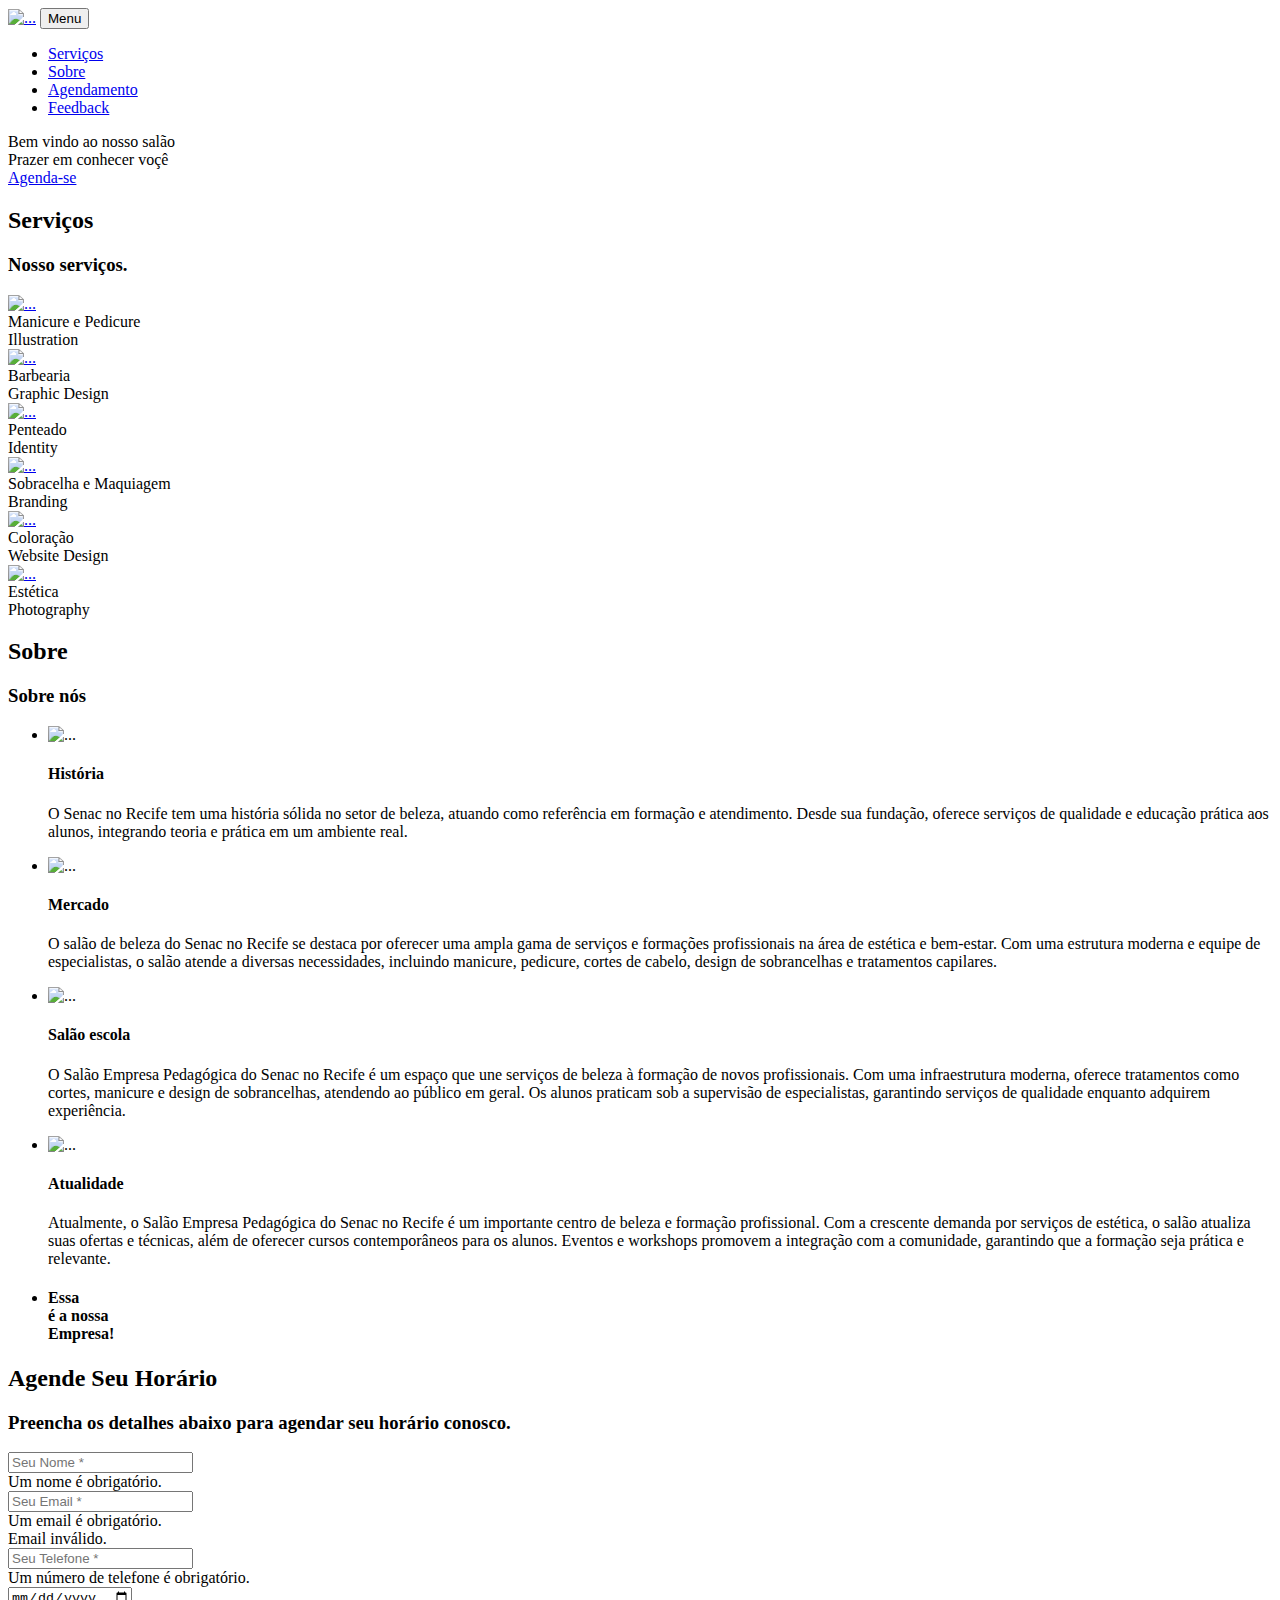
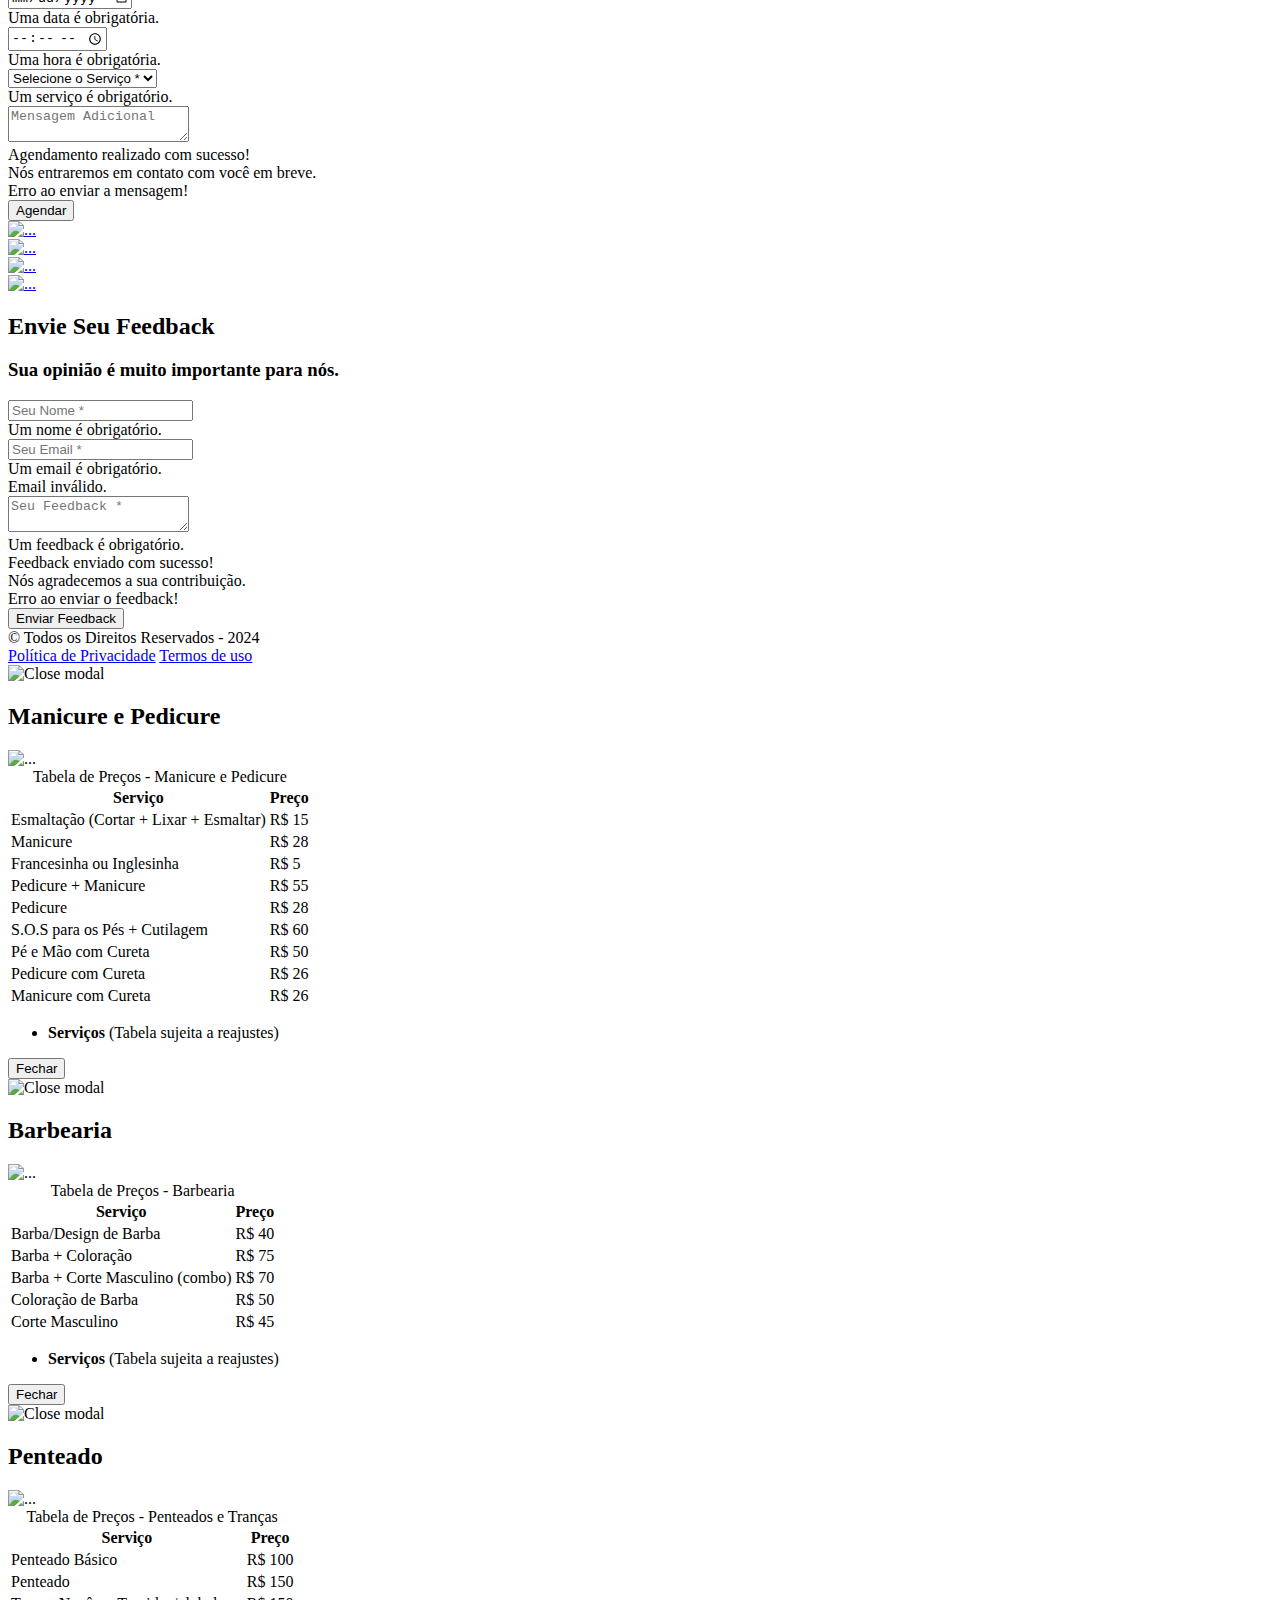
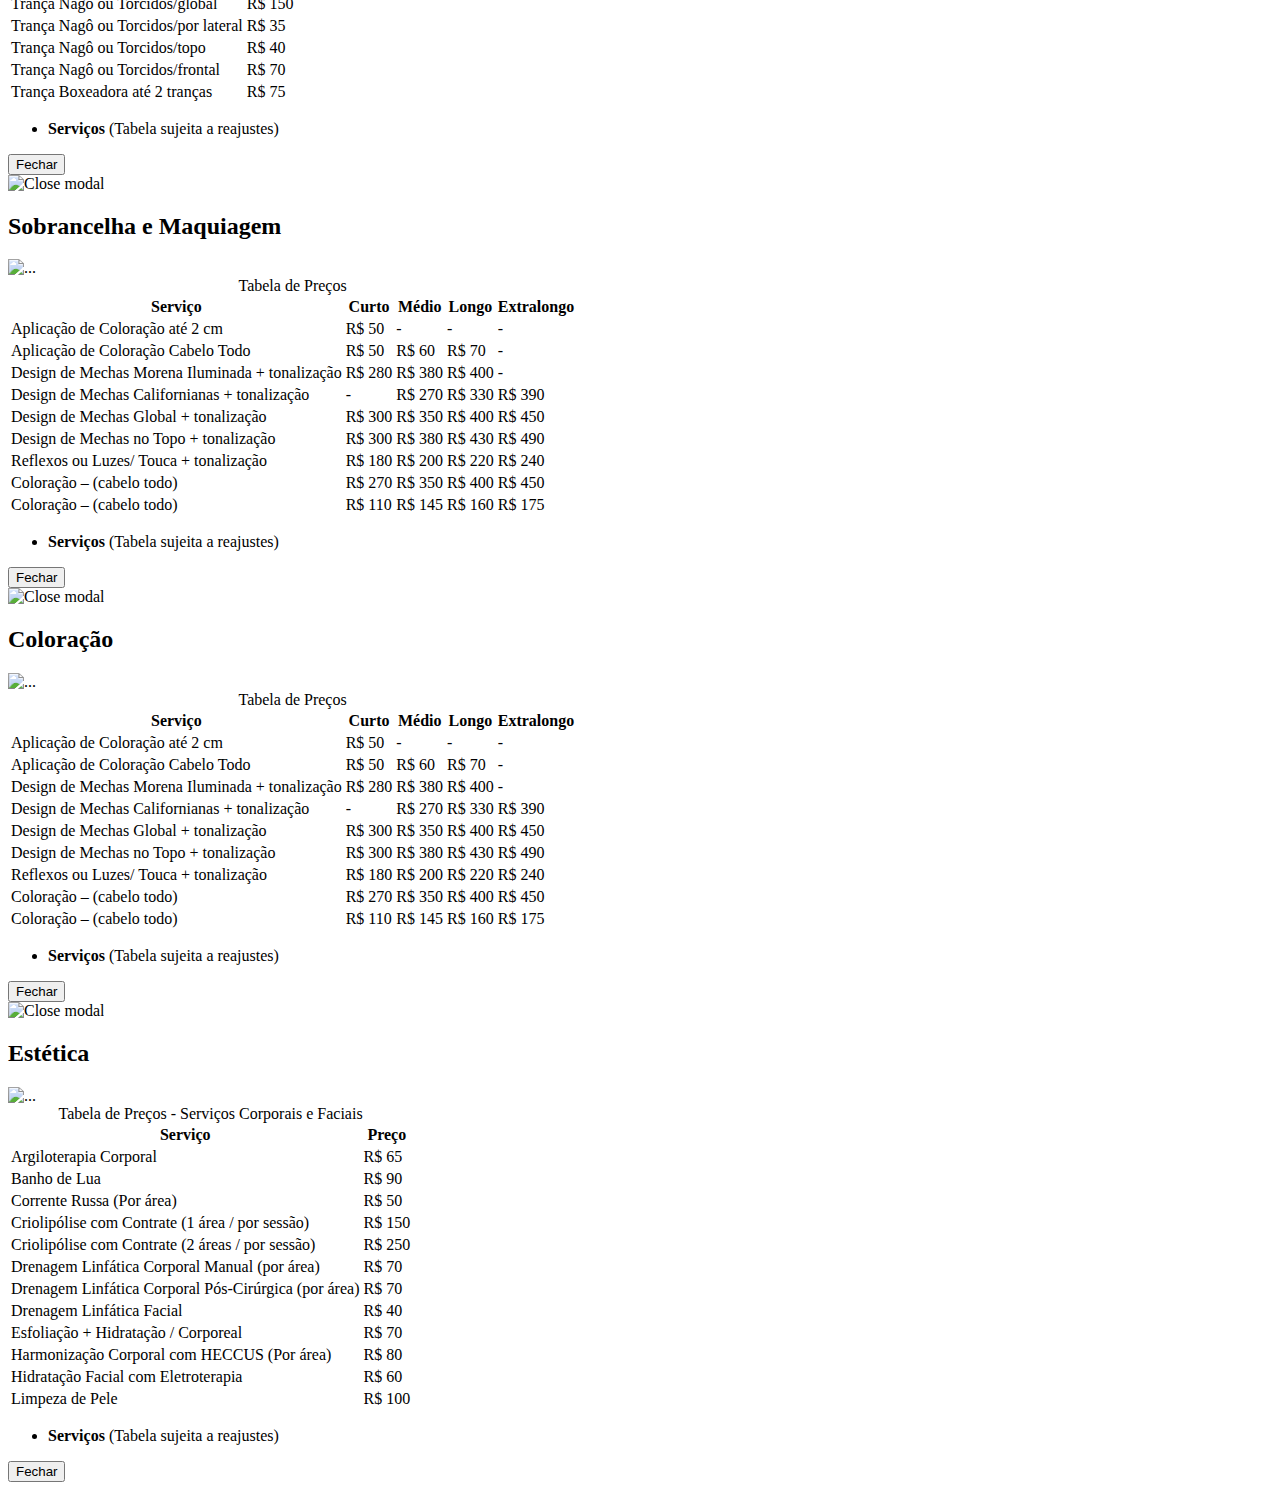
==== index.html @ 4fdbf9c8 "mudanca na tabela de precos" ====
<!DOCTYPE html>
<html lang="en">
    <head>
        <meta charset="utf-8" />
        <meta name="viewport" content="width=device-width, initial-scale=1, shrink-to-fit=no" />
        <meta name="description" content="" />
        <meta name="author" content="" />
        <title>Salão Empresa Pedagógica - Senac</title>
        <!-- Favicon-->
        <link rel="icon" type="image/x-icon" href="https://encrypted-tbn0.gstatic.com/images?q=tbn:ANd9GcRpbXXBEpLb3oQl-tL_FReyQWLGBebJNbDMsQ&s" />
        <!-- Font Awesome icons (free version)-->
        <script src="https://use.fontawesome.com/releases/v6.3.0/js/all.js" crossorigin="anonymous"></script>
        <!-- Google fonts-->
        <link href="https://fonts.googleapis.com/css?family=Montserrat:400,700" rel="stylesheet" type="text/css" />
        <link href="https://fonts.googleapis.com/css?family=Roboto+Slab:400,100,300,700" rel="stylesheet" type="text/css" />
        <!-- Core theme CSS (includes Bootstrap)-->
        <link href="css/styles.css" rel="stylesheet" />
    </head>
    <body id="page-top">
        <!-- Navigation-->
        <nav class="navbar navbar-expand-lg navbar-dark fixed-top" id="mainNav">
            <div class="container">
                <a class="navbar-brand" href="#page-top"><img src="https://upload.wikimedia.org/wikipedia/commons/thumb/8/86/Senac_logo.svg/2560px-Senac_logo.svg.png" alt="..." /></a>
                <button class="navbar-toggler" type="button" data-bs-toggle="collapse" data-bs-target="#navbarResponsive" aria-controls="navbarResponsive" aria-expanded="false" aria-label="Toggle navigation">
                    Menu
                    <i class="fas fa-bars ms-1"></i>
                </button>
                <div class="collapse navbar-collapse" id="navbarResponsive">
                    <ul class="navbar-nav text-uppercase ms-auto py-4 py-lg-0">
                       
                        <li class="nav-item"><a class="nav-link" href="#portfolio">Serviços</a></li>
                        <li class="nav-item"><a class="nav-link" href="#about">Sobre</a></li>
                        <li class="nav-item"><a class="nav-link" href="#contact">Agendamento</a></li>
                        <li class="nav-item"><a class="nav-link" href="#feedback">Feedback</a></li>
                    </ul>
                </div>
            </div>
        </nav>
        <!-- Masthead-->
        <header class="masthead">
            <div class="container">
                <div class="masthead-subheading">Bem vindo ao nosso salão</div>
                <div class="masthead-heading text-uppercase">Prazer em conhecer voçê</div>
                <a class="btn btn-primary btn-xl text-uppercase" href="#contact">Agenda-se</a>
            </div>
        </header>
        <!-- Services-->
       
        <!-- Portfolio Grid-->
        <section class="page-section bg-light" id="portfolio">
            <div class="container">
                <div class="text-center">
                    <h2 class="section-heading text-uppercase">Serviços</h2>
                    <h3 class="section-subheading text-muted">Nosso serviços.</h3>
                </div>
                <div class="row">
                    <div class="col-lg-4 col-sm-6 mb-4">
                        <!-- Portfolio item 1-->
                        <div class="portfolio-item">
                            <a class="portfolio-link" data-bs-toggle="modal" href="#portfolioModal1">
                                <div class="portfolio-hover">
                                    <div class="portfolio-hover-content"><i class="fas fa-plus fa-3x"></i></div>
                                </div>
                                <img class="img-fluid" src="https://www.justlia.com.br/wp-content/uploads/2011/06/doar-sangue.jpg" alt="..." />
                            </a>
                            <div class="portfolio-caption">
                                <div class="portfolio-caption-heading">Manicure e Pedicure</div>
                                <div class="portfolio-caption-subheading text-muted">Illustration</div>
                            </div>
                        </div>
                    </div>
                    <div class="col-lg-4 col-sm-6 mb-4">
                        <!-- Portfolio item 2-->
                        <div class="portfolio-item">
                            <a class="portfolio-link" data-bs-toggle="modal" href="#portfolioModal2">
                                <div class="portfolio-hover">
                                    <div class="portfolio-hover-content"><i class="fas fa-plus fa-3x"></i></div>
                                </div>
                                <img class="img-fluid" src="https://st4.depositphotos.com/7238240/25910/i/450/depositphotos_259105906-stock-photo-haircut-machine-man-clipping-machine.jpg" alt="..." />
                            </a>
                            <div class="portfolio-caption">
                                <div class="portfolio-caption-heading">Barbearia</div>
                                <div class="portfolio-caption-subheading text-muted">Graphic Design</div>
                            </div>
                        </div>
                    </div>
                    <div class="col-lg-4 col-sm-6 mb-4">
                        <!-- Portfolio item 3-->
                        <div class="portfolio-item">
                            <a class="portfolio-link" data-bs-toggle="modal" href="#portfolioModal3">
                                <div class="portfolio-hover">
                                    <div class="portfolio-hover-content"><i class="fas fa-plus fa-3x"></i></div>
                                </div>
                                <img class="img-fluid" src="https://st2.depositphotos.com/1005833/7809/i/450/depositphotos_78090182-stock-photo-portrait-of-beautiful-sensual-woman.jpg" alt="..." />
                            </a>
                            <div class="portfolio-caption">
                                <div class="portfolio-caption-heading">Penteado</div>
                                <div class="portfolio-caption-subheading text-muted">Identity</div>
                            </div>
                        </div>
                    </div>
                    <div class="col-lg-4 col-sm-6 mb-4 mb-lg-0">
                        <!-- Portfolio item 4-->
                        <div class="portfolio-item">
                            <a class="portfolio-link" data-bs-toggle="modal" href="#portfolioModal4">
                                <div class="portfolio-hover">
                                    <div class="portfolio-hover-content"><i class="fas fa-plus fa-3x"></i></div>
                                </div>
                                <img class="img-fluid" src="https://valeriacajaiba.com.br/wp-content/uploads/2021/05/Micropigmentacao-de-Sobrancelhas-em-Praia-Grande-1.jpg" alt="..." />
                            </a>
                            <div class="portfolio-caption">
                                <div class="portfolio-caption-heading">Sobracelha e Maquiagem</div>
                                <div class="portfolio-caption-subheading text-muted">Branding</div>
                            </div>
                        </div>
                    </div>
                    <div class="col-lg-4 col-sm-6 mb-4 mb-sm-0">
                        <!-- Portfolio item 5-->
                        <div class="portfolio-item">
                            <a class="portfolio-link" data-bs-toggle="modal" href="#portfolioModal5">
                                <div class="portfolio-hover">
                                    <div class="portfolio-hover-content"><i class="fas fa-plus fa-3x"></i></div>
                                </div>
                                <img class="img-fluid" src="https://s2-g1.glbimg.com/DG0fXsu34JO1qDjjmD3dHHL7m8k=/0x0:1156x867/600x0/smart/filters:gifv():strip_icc()/i.s3.glbimg.com/v1/AUTH_59edd422c0c84a879bd37670ae4f538a/internal_photos/bs/2024/J/M/GmA5G3TXO1i4FUYVaz1A/joao.jpeg" alt="..." />
                            </a>
                            <div class="portfolio-caption">
                                <div class="portfolio-caption-heading">Coloração</div>
                                <div class="portfolio-caption-subheading text-muted">Website Design</div>
                            </div>
                        </div>
                    </div>
                    <div class="col-lg-4 col-sm-6">
                        <!-- Portfolio item 6-->
                        <div class="portfolio-item">
                            <a class="portfolio-link" data-bs-toggle="modal" href="#portfolioModal6">
                                <div class="portfolio-hover">
                                    <div class="portfolio-hover-content"><i class="fas fa-plus fa-3x"></i></div>
                                </div>
                                <img class="img-fluid" src="https://univertix.edu.br/wp-content/uploads/2020/05/Tecnico-em-Estetica.jpg" alt="..." />
                            </a>
                            <div class="portfolio-caption">
                                <div class="portfolio-caption-heading">Estética</div>
                                <div class="portfolio-caption-subheading text-muted">Photography</div>
                            </div>
                        </div>
                    </div>
                </div>
            </div>
        </section>
        <!-- About-->
        <section class="page-section" id="about">
            <div class="container">
                <div class="text-center">
                    <h2 class="section-heading text-uppercase">Sobre</h2>
                    <h3 class="section-subheading text-muted">Sobre nós</h3>
                </div>
                <ul class="timeline">
                    <li>
                        <div class="timeline-image"><img class="rounded-circle img-fluid" src="assets/img/about/1.jpg" alt="..." /></div>
                        <div class="timeline-panel">
                            <div class="timeline-heading">
                                <h4>História</h4>
                                
                            </div>
                            <div class="timeline-body"><p class="text-muted">O Senac no Recife tem uma história sólida no setor de beleza, 
                                atuando como referência em formação e atendimento. Desde sua fundação, oferece 
                                serviços de qualidade e educação prática aos alunos, integrando teoria e prática em um ambiente real.</p></div>
                        </div>
                    </li>
                    <li class="timeline-inverted">
                        <div class="timeline-image"><img class="rounded-circle img-fluid" src="assets/img/about/2.jpg" alt="..." /></div>
                        <div class="timeline-panel">
                            <div class="timeline-heading">
                                <h4>Mercado</h4>
                                
                            </div>
                            <div class="timeline-body"><p class="text-muted">O salão de beleza do Senac no Recife se destaca por oferecer uma ampla gama de serviços 
                                e formações profissionais na área de estética e bem-estar. Com uma estrutura moderna e equipe de especialistas, o salão atende a 
                                diversas necessidades, incluindo manicure, pedicure, cortes de cabelo, design de sobrancelhas e tratamentos capilares.</p></div>
                        </div>
                    </li>
                    <li>
                        <div class="timeline-image"><img class="rounded-circle img-fluid" src="assets/img/about/3.jpg" alt="..." /></div>
                        <div class="timeline-panel">
                            <div class="timeline-heading">
                                <h4>Salão escola</h4>
                            </div>
                            <div class="timeline-body"><p class="text-muted">O Salão Empresa Pedagógica do Senac no Recife é um espaço que une serviços de beleza 
                                à formação de novos profissionais. Com uma infraestrutura moderna, oferece tratamentos como cortes, manicure e design de sobrancelhas,
                                atendendo ao público em geral. Os alunos praticam sob a supervisão de especialistas, garantindo serviços de qualidade enquanto adquirem
                                experiência.</p></div>

                        </div>
                    </li>
                    <li class="timeline-inverted">
                        <div class="timeline-image"><img class="rounded-circle img-fluid" src="assets/img/about/4.jpg" alt="..." /></div>
                        <div class="timeline-panel">
                            <div class="timeline-heading">
                                <h4>Atualidade</h4>
                            </div>
                            <div class="timeline-body"><p class="text-muted">Atualmente, o Salão Empresa Pedagógica do Senac no Recife é um importante centro de beleza 
                                e formação profissional. Com a crescente demanda por serviços de estética, o salão atualiza suas ofertas e técnicas, além de oferecer 
                                cursos contemporâneos para os alunos. Eventos e workshops promovem a integração com a comunidade, garantindo que a formação seja prática
                                 e relevante. </p></div>
                        </div>
                    </li>
                    <li class="timeline-inverted">
                        <div class="timeline-image">
                            <h4>
                                Essa
                                <br />
                                é a nossa
                                <br />
                                Empresa!
                            </h4>
                        </div>
                    </li>
                </ul>
            </div>
        </section>
        <!-- Team-->
        <section class="page-section" id="contact">
            <div class="container">
                <div class="text-center">
                    <h2 class="section-heading text-uppercase">Agende Seu Horário</h2>
                    <h3 class="section-subheading text-muted">Preencha os detalhes abaixo para agendar seu horário conosco.</h3>
                </div>
                <form id="contactForm" data-sb-form-api-token="API_TOKEN">
                    <div class="row align-items-stretch mb-5">
                        <div class="col-md-6">
                            <div class="form-group">
                                <!-- Name input -->
                                <input class="form-control" id="name" type="text" placeholder="Seu Nome *" data-sb-validations="required" />
                                <div class="invalid-feedback" data-sb-feedback="name:required">Um nome é obrigatório.</div>
                            </div>
                            <div class="form-group">
                                <!-- Email address input -->
                                <input class="form-control" id="email" type="email" placeholder="Seu Email *" data-sb-validations="required,email" />
                                <div class="invalid-feedback" data-sb-feedback="email:required">Um email é obrigatório.</div>
                                <div class="invalid-feedback" data-sb-feedback="email:email">Email inválido.</div>
                            </div>
                            <div class="form-group">
                                <!-- Phone number input -->
                                <input class="form-control" id="phone" type="tel" placeholder="Seu Telefone *" data-sb-validations="required" />
                                <div class="invalid-feedback" data-sb-feedback="phone:required">Um número de telefone é obrigatório.</div>
                            </div>
                            <div class="form-group">
                                <!-- Date input -->
                                <input class="form-control" id="date" type="date" placeholder="Data do Agendamento *" data-sb-validations="required" />
                                <div class="invalid-feedback" data-sb-feedback="date:required">Uma data é obrigatória.</div>
                            </div>
                        </div>
                        <div class="col-md-6">
                            <div class="form-group">
                                <!-- Time input -->
                                <input class="form-control" id="time" type="time" placeholder="Hora do Agendamento *" data-sb-validations="required" />
                                <div class="invalid-feedback" data-sb-feedback="time:required">Uma hora é obrigatória.</div>
                            </div>
                            <div class="form-group">
                                <!-- Service input -->
                                <select class="form-control" id="service" data-sb-validations="required">
                                    <option value="">Selecione o Serviço *</option>
                                    <option value="Corte de Cabelo">Barbearia</option>
                                    <option value="Manicure/Pedicure">Manicure/Pedicure</option>
                                    <option value="Coloração">Coloração</option>
                                    <option value="Tratamento Facial">Estética</option>
                                    <option value="Tratamento Facial">Penteado</option>
                                    <option value="Tratamento Facial">Sobrancelha</option>


                                </select>
                                <div class="invalid-feedback" data-sb-feedback="service:required">Um serviço é obrigatório.</div>
                            </div>
                            <div class="form-group form-group-textarea mb-md-0">
                                <!-- Message input -->
                                <textarea class="form-control" id="message" placeholder="Mensagem Adicional"></textarea>
                            </div>
                        </div>
                    </div>
                    <!-- Submit success message -->
                    <div class="d-none" id="submitSuccessMessage">
                        <div class="text-center text-white mb-3">
                            <div class="fw-bolder">Agendamento realizado com sucesso!</div>
                            Nós entraremos em contato com você em breve.
                        </div>
                    </div>
                    <!-- Submit error message -->
                    <div class="d-none" id="submitErrorMessage">
                        <div class="text-center text-danger mb-3">Erro ao enviar a mensagem!</div>
                    </div>
                    <!-- Submit Button -->
                    <div class="text-center">
                        <button class="btn btn-primary btn-xl text-uppercase disabled" id="submitButton" type="submit">Agendar</button>
                    </div>
                </form>
            </div>
        </section>
        <div class="py-5">
            <div class="container">
                <div class="row align-items-center">
                    <div class="col-md-3 col-sm-6 my-3">
                        <a href="#!"><img class="img-fluid img-brand d-block mx-auto" src="https://upload.wikimedia.org/wikipedia/commons/thumb/8/86/Senac_logo.svg/653px-Senac_logo.svg.png" alt="..." aria-label="Microsoft Logo" /></a>
                    </div>
                    <div class="col-md-3 col-sm-6 my-3">
                        <a href="#!"><img class="img-fluid img-brand d-block mx-auto" src="https://encrypted-tbn0.gstatic.com/images?q=tbn:ANd9GcTavnzjSn9VV1pGzrQjCsPPHSWDmu14DDP05Q&s" alt="..." aria-label="Google Logo" /></a>
                    </div>
                    <div class="col-md-3 col-sm-6 my-3">
                        <a href="#!"><img class="img-fluid img-brand d-block mx-auto" src="https://www.mapacultural.pe.gov.br/files/agent/121/file/1293/blob-2-6c6a5582a8125852d193e8fcb78ff484.png" alt="..." aria-label="Facebook Logo" /></a>
                    </div>
                    <div class="col-md-3 col-sm-6 my-3">
                        <a href="#!"><img class="img-fluid img-brand d-block mx-auto" src="https://encrypted-tbn0.gstatic.com/images?q=tbn:ANd9GcSRI1m3JywLTRuAvLFLm7pdxfm5W_aW4_njig&s" alt="..." aria-label="IBM Logo" /></a>
                    </div>
                </div>
            </div>
        </div>
        <section class="page-section" id="feedback">
            <div class="container">
                <div class="text-center">
                    <h2 class="section-heading text-uppercase">Envie Seu Feedback</h2>
                    <h3 class="section-subheading text-muted">Sua opinião é muito importante para nós.</h3>
                </div>
                <form id="feedbackForm" data-sb-form-api-token="API_TOKEN">
                    <div class="row align-items-stretch mb-5">
                        <div class="col-md-6">
                            <div class="form-group">
                                <!-- Name input -->
                                <input class="form-control" id="name" type="text" placeholder="Seu Nome *" data-sb-validations="required" />
                                <div class="invalid-feedback" data-sb-feedback="name:required">Um nome é obrigatório.</div>
                            </div>
                            <div class="form-group">
                                <!-- Email address input -->
                                <input class="form-control" id="email" type="email" placeholder="Seu Email *" data-sb-validations="required,email" />
                                <div class="invalid-feedback" data-sb-feedback="email:required">Um email é obrigatório.</div>
                                <div class="invalid-feedback" data-sb-feedback="email:email">Email inválido.</div>
                            </div>
                        </div>
                        <div class="col-md-6">
                            <div class="form-group form-group-textarea mb-md-0">
                                <!-- Feedback input -->
                                <textarea class="form-control" id="message" placeholder="Seu Feedback *" data-sb-validations="required"></textarea>
                                <div class="invalid-feedback" data-sb-feedback="message:required">Um feedback é obrigatório.</div>
                            </div>
                        </div>
                    </div>
                    <!-- Submit success message -->
                    <div class="d-none" id="submitSuccessMessage">
                        <div class="text-center text-white mb-3">
                            <div class="fw-bolder">Feedback enviado com sucesso!</div>
                            Nós agradecemos a sua contribuição.
                        </div>
                    </div>
                    <!-- Submit error message -->
                    <div class="d-none" id="submitErrorMessage">
                        <div class="text-center text-danger mb-3">Erro ao enviar o feedback!</div>
                    </div>
                    <!-- Submit Button -->
                    <div class="text-center">
                        <button class="btn btn-primary btn-xl text-uppercase disabled" id="submitButton" type="submit">Enviar Feedback</button>
                    </div>
                </form>
            </div>
        </section>
        
        
        <!-- Clients-->
    
        <!-- -->
       
        
        <!-- Footer-->
        <footer class="footer py-4">
            <div class="container">
                <div class="row align-items-center">
                    <div class="col-lg-4 text-lg-start">&copy; Todos os Direitos Reservados - 2024</div>
                    <div class="col-lg-4 my-3 my-lg-0">
                        <a class="btn btn-dark btn-social mx-2" href="https://www.instagram.com/salaosenacrecife/" target="_blank" aria-label="Twitter"><i class="fab fa-instagram"></i></a>
                        <a class="btn btn-dark btn-social mx-2" href="https://www.facebook.com/senacpe/?locale=pt_BR" target="_blank" aria-label="Facebook"><i class="fab fa-facebook-f"></i></a>
                        <a class="btn btn-dark btn-social mx-2" href="#!" aria-label="LinkedIn"><i class="fab fa-whatsapp"></i></a>
                    </div>
                    <div class="col-lg-4 text-lg-end">
                        <a class="link-dark text-decoration-none me-3" href="#!">Política de Privacidade</a>
                        <a class="link-dark text-decoration-none" href="#!">Termos de uso</a>
                    </div>
                </div>
            </div>
        </footer>
        <!-- Portfolio Modals-->
        <!-- Portfolio item 1 modal popup-->
        <div class="portfolio-modal modal fade" id="portfolioModal1" tabindex="-1" role="dialog" aria-hidden="true">
            <div class="modal-dialog">
                <div class="modal-content">
                    <div class="close-modal" data-bs-dismiss="modal"><img src="assets/img/close-icon.svg" alt="Close modal" /></div>
                    <div class="container">
                        <div class="row justify-content-center">
                            <div class="col-lg-8">
                                <div class="modal-body">
                                    <!-- Project details-->
                                    <h2 class="text-uppercase">Manicure e Pedicure</h2>
                                    <p class="item-intro text-muted"></p>
                                    <img class="img-fluid d-block mx-auto" src="https://www.justlia.com.br/wp-content/uploads/2011/06/doar-sangue.jpg" alt="..." />
                                    
                                    <table class="price-table">
                                        <caption>Tabela de Preços - Manicure e Pedicure</caption>
                                        <tr>
                                            <th>Serviço</th>
                                            <th>Preço</th>
                                        </tr>
                                        <tr>
                                            <td>Esmaltação (Cortar + Lixar + Esmaltar)</td>
                                            <td>R$ 15</td>
                                        </tr>
                                        <tr>
                                            <td>Manicure</td>
                                            <td>R$ 28</td>
                                        </tr>
                                        <tr>
                                            <td>Francesinha ou Inglesinha</td>
                                            <td>R$ 5</td>
                                        </tr>
                                        <tr>
                                            <td>Pedicure + Manicure</td>
                                            <td>R$ 55</td>
                                        </tr>
                                        <tr>
                                            <td>Pedicure</td>
                                            <td>R$ 28</td>
                                        </tr>
                                        <tr>
                                            <td>S.O.S para os Pés + Cutilagem</td>
                                            <td>R$ 60</td>
                                        </tr>
                                        <tr>
                                            <td>Pé e Mão com Cureta</td>
                                            <td>R$ 50</td>
                                        </tr>
                                        <tr>
                                            <td>Pedicure com Cureta</td>
                                            <td>R$ 26</td>
                                        </tr>
                                        <tr>
                                            <td>Manicure com Cureta</td>
                                            <td>R$ 26</td>
                                        </tr>
                                    </table>
                                        <ul class="list-inline">
                                    
                                        <li>
                                            <strong>Serviços</strong>
                                            (Tabela sujeita a reajustes)
                                        </li>
                                        
                                    </ul>
                                    <button class="btn btn-primary btn-xl text-uppercase" data-bs-dismiss="modal" type="button">
                                        <i class="fas fa-xmark me-1"></i>
                                        Fechar
                                      
                                    </button>
                                </div>
                            </div>
                        </div>
                    </div>
                </div>
            </div>
        </div>
        <!-- Portfolio item 2 modal popup-->
        <div class="portfolio-modal modal fade" id="portfolioModal2" tabindex="-1" role="dialog" aria-hidden="true">
            <div class="modal-dialog">
                <div class="modal-content">
                    <div class="close-modal" data-bs-dismiss="modal"><img src="assets/img/close-icon.svg" alt="Close modal" /></div>
                    <div class="container">
                        <div class="row justify-content-center">
                            <div class="col-lg-8">
                                <div class="modal-body">
                                    <!-- Project details-->
                                    <h2 class="text-uppercase">Barbearia</h2>
                                    <p class="item-intro text-muted"></p>
                                    <img class="img-fluid d-block mx-auto" src="https://st4.depositphotos.com/7238240/25910/i/450/depositphotos_259105906-stock-photo-haircut-machine-man-clipping-machine.jpg" alt="..." />
                                    <table class="price-table">
                                        <caption>Tabela de Preços - Barbearia</caption>
                                        <tr>
                                            <th>Serviço</th>
                                            <th>Preço</th>
                                        </tr>
                                        <tr>
                                            <td>Barba/Design de Barba</td>
                                            <td>R$ 40</td>
                                        </tr>
                                        <tr>
                                            <td>Barba + Coloração</td>
                                            <td>R$ 75</td>
                                        </tr>
                                        <tr>
                                            <td>Barba + Corte Masculino (combo)</td>
                                            <td>R$ 70</td>
                                        </tr>
                                        <tr>
                                            <td>Coloração de Barba</td>
                                            <td>R$ 50</td>
                                        </tr>
                                        <tr>
                                            <td>Corte Masculino</td>
                                            <td>R$ 45</td>
                                        </tr>
                                    </table>
                                    <ul class="list-inline">
                                        <li>
                                            <strong>Serviços</strong>
                                            (Tabela sujeita a reajustes)
                                        </li>
                                    
                                    </ul>
                                    <button class="btn btn-primary btn-xl text-uppercase" data-bs-dismiss="modal" type="button">
                                        <i class="fas fa-xmark me-1"></i>
                                        Fechar
                                    </button>
                                </div>
                            </div>
                        </div>
                    </div>
                </div>
            </div>
        </div>
        <!-- Portfolio item 3 modal popup-->
        <div class="portfolio-modal modal fade" id="portfolioModal3" tabindex="-1" role="dialog" aria-hidden="true">
            <div class="modal-dialog">
                <div class="modal-content">
                    <div class="close-modal" data-bs-dismiss="modal"><img src="assets/img/close-icon.svg" alt="Close modal" /></div>
                    <div class="container">
                        <div class="row justify-content-center">
                            <div class="col-lg-8">
                                <div class="modal-body">
                                    <!-- Project details-->
                                    <h2 class="text-uppercase">Penteado</h2>
                                    <p class="item-intro text-muted"></p>
                                    <img class="img-fluid d-block mx-auto" src="https://st2.depositphotos.com/1005833/7809/i/450/depositphotos_78090182-stock-photo-portrait-of-beautiful-sensual-woman.jpg" alt="..." />
                                    <table class="price-table">
                                        <caption>Tabela de Preços - Penteados e Tranças</caption>
                                        <tr>
                                            <th>Serviço</th>
                                            <th>Preço</th>
                                        </tr>
                                        <tr>
                                            <td>Penteado Básico</td>
                                            <td>R$ 100</td>
                                        </tr>
                                        <tr>
                                            <td>Penteado</td>
                                            <td>R$ 150</td>
                                        </tr>
                                        <tr>
                                            <td>Trança Nagô ou Torcidos/global</td>
                                            <td>R$ 150</td>
                                        </tr>
                                        <tr>
                                            <td>Trança Nagô ou Torcidos/por lateral</td>
                                            <td>R$ 35</td>
                                        </tr>
                                        <tr>
                                            <td>Trança Nagô ou Torcidos/topo</td>
                                            <td>R$ 40</td>
                                        </tr>
                                        <tr>
                                            <td>Trança Nagô ou Torcidos/frontal</td>
                                            <td>R$ 70</td>
                                        </tr>
                                        <tr>
                                            <td>Trança Boxeadora até 2 tranças</td>
                                            <td>R$ 75</td>
                                        </tr>
                                    </table>
                                        <ul class="list-inline">
                                            <li>
                                                <strong>Serviços</strong>
                                                (Tabela sujeita a reajustes)
                                            </li>
                                        
                                        </ul>
                                    <button class="btn btn-primary btn-xl text-uppercase" data-bs-dismiss="modal" type="button">
                                        <i class="fas fa-xmark me-1"></i>
                                        Fechar
                                    </button>
                                </div>
                            </div>
                        </div>
                    </div>
                </div>
            </div>
        </div>
        <!-- Portfolio item 4 modal popup-->
        <div class="portfolio-modal modal fade" id="portfolioModal4" tabindex="-1" role="dialog" aria-hidden="true">
            <div class="modal-dialog">
                <div class="modal-content">
                    <div class="close-modal" data-bs-dismiss="modal"><img src="assets/img/close-icon.svg" alt="Close modal" /></div>
                    <div class="container">
                        <div class="row justify-content-center">
                            <div class="col-lg-8">
                                <div class="modal-body">
                                    <!-- Project details-->
                                    <h2 class="text-uppercase">Sobrancelha e Maquiagem</h2>
                                    <p class="item-intro text-muted"></p>
                                    <img class="img-fluid d-block mx-auto" src="https://valeriacajaiba.com.br/wp-content/uploads/2021/05/Micropigmentacao-de-Sobrancelhas-em-Praia-Grande-1.jpg" alt="..." />
                                    <table class="price-table">
                                        <caption>Tabela de Preços</caption>
                                        <tr>
                                            <th>Serviço</th>
                                            <th>Curto</th>
                                            <th>Médio</th>
                                            <th>Longo</th>
                                            <th>Extralongo</th>
                                        </tr>
                                        <tr>
                                            <td>Aplicação de Coloração até 2 cm</td>
                                            <td>R$ 50</td>
                                            <td>-</td>
                                            <td>-</td>
                                            <td>-</td>
                                        </tr>
                                        <tr>
                                            <td>Aplicação de Coloração Cabelo Todo</td>
                                            <td>R$ 50</td>
                                            <td>R$ 60</td>
                                            <td>R$ 70</td>
                                            <td>-</td>
                                        </tr>
                                        <tr>
                                            <td>Design de Mechas Morena Iluminada + tonalização</td>
                                            <td>R$ 280</td>
                                            <td>R$ 380</td>
                                            <td>R$ 400</td>
                                            <td>-</td>
                                        </tr>
                                        <tr>
                                            <td>Design de Mechas Californianas + tonalização</td>
                                            <td>-</td>
                                            <td>R$ 270</td>
                                            <td>R$ 330</td>
                                            <td>R$ 390</td>
                                        </tr>
                                        <tr>
                                            <td>Design de Mechas Global + tonalização</td>
                                            <td>R$ 300</td>
                                            <td>R$ 350</td>
                                            <td>R$ 400</td>
                                            <td>R$ 450</td>
                                        </tr>
                                        <tr>
                                            <td>Design de Mechas no Topo + tonalização</td>
                                            <td>R$ 300</td>
                                            <td>R$ 380</td>
                                            <td>R$ 430</td>
                                            <td>R$ 490</td>
                                        </tr>
                                        <tr>
                                            <td>Reflexos ou Luzes/ Touca + tonalização</td>
                                            <td>R$ 180</td>
                                            <td>R$ 200</td>
                                            <td>R$ 220</td>
                                            <td>R$ 240</td>
                                        </tr>
                                        <tr>
                                            <td>Coloração – (cabelo todo)</td>
                                            <td>R$ 270</td>
                                            <td>R$ 350</td>
                                            <td>R$ 400</td>
                                            <td>R$ 450</td>
                                        </tr>
                                        <tr>
                                            <td>Coloração – (cabelo todo)</td>
                                            <td>R$ 110</td>
                                            <td>R$ 145</td>
                                            <td>R$ 160</td>
                                            <td>R$ 175</td>
                                        </tr>
                                    </table>
                                        <ul class="list-inline">
                                            <li>
                                                <strong>Serviços</strong>
                                                (Tabela sujeita a reajustes)
                                            </li>
                                        
                                        </ul>
                                    <button class="btn btn-primary btn-xl text-uppercase" data-bs-dismiss="modal" type="button">
                                        <i class="fas fa-xmark me-1"></i>
                                        Fechar
                                    </button>
                                </div>
                            </div>
                        </div>
                    </div>
                </div>
            </div>
        </div>
        <!-- Portfolio item 5 modal popup-->
        <div class="portfolio-modal modal fade" id="portfolioModal5" tabindex="-1" role="dialog" aria-hidden="true">
            <div class="modal-dialog">
                <div class="modal-content">
                    <div class="close-modal" data-bs-dismiss="modal"><img src="assets/img/close-icon.svg" alt="Close modal" /></div>
                    <div class="container">
                        <div class="row justify-content-center">
                            <div class="col-lg-8">
                                <div class="modal-body">
                                    <!-- Project details-->
                                    <h2 class="text-uppercase">Coloração</h2>
                                    <p class="item-intro text-muted"></p>
                                    <img class="img-fluid d-block mx-auto" src="https://s2-g1.glbimg.com/DG0fXsu34JO1qDjjmD3dHHL7m8k=/0x0:1156x867/600x0/smart/filters:gifv():strip_icc()/i.s3.glbimg.com/v1/AUTH_59edd422c0c84a879bd37670ae4f538a/internal_photos/bs/2024/J/M/GmA5G3TXO1i4FUYVaz1A/joao.jpeg" alt="..." />
                                    <table class="price-table">
                                        <caption>Tabela de Preços</caption>
                                        <tr>
                                            <th>Serviço</th>
                                            <th>Curto</th>
                                            <th>Médio</th>
                                            <th>Longo</th>
                                            <th>Extralongo</th>
                                        </tr>
                                        <tr>
                                            <td>Aplicação de Coloração até 2 cm</td>
                                            <td>R$ 50</td>
                                            <td>-</td>
                                            <td>-</td>
                                            <td>-</td>
                                        </tr>
                                        <tr>
                                            <td>Aplicação de Coloração Cabelo Todo</td>
                                            <td>R$ 50</td>
                                            <td>R$ 60</td>
                                            <td>R$ 70</td>
                                            <td>-</td>
                                        </tr>
                                        <tr>
                                            <td>Design de Mechas Morena Iluminada + tonalização</td>
                                            <td>R$ 280</td>
                                            <td>R$ 380</td>
                                            <td>R$ 400</td>
                                            <td>-</td>
                                        </tr>
                                        <tr>
                                            <td>Design de Mechas Californianas + tonalização</td>
                                            <td>-</td>
                                            <td>R$ 270</td>
                                            <td>R$ 330</td>
                                            <td>R$ 390</td>
                                        </tr>
                                        <tr>
                                            <td>Design de Mechas Global + tonalização</td>
                                            <td>R$ 300</td>
                                            <td>R$ 350</td>
                                            <td>R$ 400</td>
                                            <td>R$ 450</td>
                                        </tr>
                                        <tr>
                                            <td>Design de Mechas no Topo + tonalização</td>
                                            <td>R$ 300</td>
                                            <td>R$ 380</td>
                                            <td>R$ 430</td>
                                            <td>R$ 490</td>
                                        </tr>
                                        <tr>
                                            <td>Reflexos ou Luzes/ Touca + tonalização</td>
                                            <td>R$ 180</td>
                                            <td>R$ 200</td>
                                            <td>R$ 220</td>
                                            <td>R$ 240</td>
                                        </tr>
                                        <tr>
                                            <td>Coloração – (cabelo todo)</td>
                                            <td>R$ 270</td>
                                            <td>R$ 350</td>
                                            <td>R$ 400</td>
                                            <td>R$ 450</td>
                                        </tr>
                                        <tr>
                                            <td>Coloração – (cabelo todo)</td>
                                            <td>R$ 110</td>
                                            <td>R$ 145</td>
                                            <td>R$ 160</td>
                                            <td>R$ 175</td>
                                        </tr>
                                    </table>
                                        <ul class="list-inline">
                                            <li>
                                                <strong>Serviços</strong>
                                                (Tabela sujeita a reajustes)
                                            </li>
                                        
                                        </ul>
                                    <button class="btn btn-primary btn-xl text-uppercase" data-bs-dismiss="modal" type="button">
                                        <i class="fas fa-xmark me-1"></i>
                                        Fechar
                                    </button>
                                    
                                </div>
                            </div>
                        </div>
                    </div>
                </div>
            </div>
        </div>
        <!-- Portfolio item 6 modal popup-->
        <div class="portfolio-modal modal fade" id="portfolioModal6" tabindex="-1" role="dialog" aria-hidden="true">
            <div class="modal-dialog">
                <div class="modal-content">
                    <div class="close-modal" data-bs-dismiss="modal"><img src="assets/img/close-icon.svg" alt="Close modal" /></div>
                    <div class="container">
                        <div class="row justify-content-center">
                            <div class="col-lg-8">
                                <div class="modal-body">
                                    <!-- Project details-->
                                    <h2 class="text-uppercase">Estética</h2>
                                    <p class="item-intro text-muted"></p>
                                    <img class="img-fluid d-block mx-auto" src="https://univertix.edu.br/wp-content/uploads/2020/05/Tecnico-em-Estetica.jpg" alt="..." />
                                    <table class="price-table">
                                        <caption>Tabela de Preços - Serviços Corporais e Faciais</caption>
                                        <tr>
                                            <th>Serviço</th>
                                            <th>Preço</th>
                                        </tr>
                                        <tr>
                                            <td>Argiloterapia Corporal</td>
                                            <td>R$ 65</td>
                                        </tr>
                                        <tr>
                                            <td>Banho de Lua</td>
                                            <td>R$ 90</td>
                                        </tr>
                                        <tr>
                                            <td>Corrente Russa (Por área)</td>
                                            <td>R$ 50</td>
                                        </tr>
                                        <tr>
                                            <td>Criolipólise com Contrate (1 área / por sessão)</td>
                                            <td>R$ 150</td>
                                        </tr>
                                        <tr>
                                            <td>Criolipólise com Contrate (2 áreas / por sessão)</td>
                                            <td>R$ 250</td>
                                        </tr>
                                        <tr>
                                            <td>Drenagem Linfática Corporal Manual (por área)</td>
                                            <td>R$ 70</td>
                                        </tr>
                                        <tr>
                                            <td>Drenagem Linfática Corporal Pós-Cirúrgica (por área)</td>
                                            <td>R$ 70</td>
                                        </tr>
                                        <tr>
                                            <td>Drenagem Linfática Facial</td>
                                            <td>R$ 40</td>
                                        </tr>
                                        <tr>
                                            <td>Esfoliação + Hidratação / Corporeal</td>
                                            <td>R$ 70</td>
                                        </tr>
                                        <tr>
                                            <td>Harmonização Corporal com HECCUS (Por área)</td>
                                            <td>R$ 80</td>
                                        </tr>
                                        <tr>
                                            <td>Hidratação Facial com Eletroterapia</td>
                                            <td>R$ 60</td>
                                        </tr>
                                        <tr>
                                            <td>Limpeza de Pele</td>
                                            <td>R$ 100</td>
                                        </tr>
                                    </table>
                                        <ul class="list-inline">
                                            <li>
                                                <strong>Serviços</strong>
                                                (Tabela sujeita a reajustes)
                                            </li>
                                        
                                        </ul>
                                    <button class="btn btn-primary btn-xl text-uppercase" data-bs-dismiss="modal" type="button">
                                        <i class="fas fa-xmark me-1"></i>
                                        Fechar
                                    </button>
                                </div>
                            </div>
                        </div>
                    </div>
                </div>
            </div>
        </div>
        <!-- Bootstrap core JS-->
        <script src="https://cdn.jsdelivr.net/npm/bootstrap@5.2.3/dist/js/bootstrap.bundle.min.js"></script>
        <!-- Core theme JS-->
        <script src="js/scripts.js"></script>
        <!-- * * * * * * * * * * * * * * * * * * * * * * * * * * * * * * * * * * * * * * * *-->
        <!-- * *                               SB Forms JS                               * *-->
        <!-- * * Activate your form at https://startbootstrap.com/solution/contact-forms * *-->
        <!-- * * * * * * * * * * * * * * * * * * * * * * * * * * * * * * * * * * * * * * * *-->
        <script src="https://cdn.startbootstrap.com/sb-forms-latest.js"></script>
    </body>
</html>
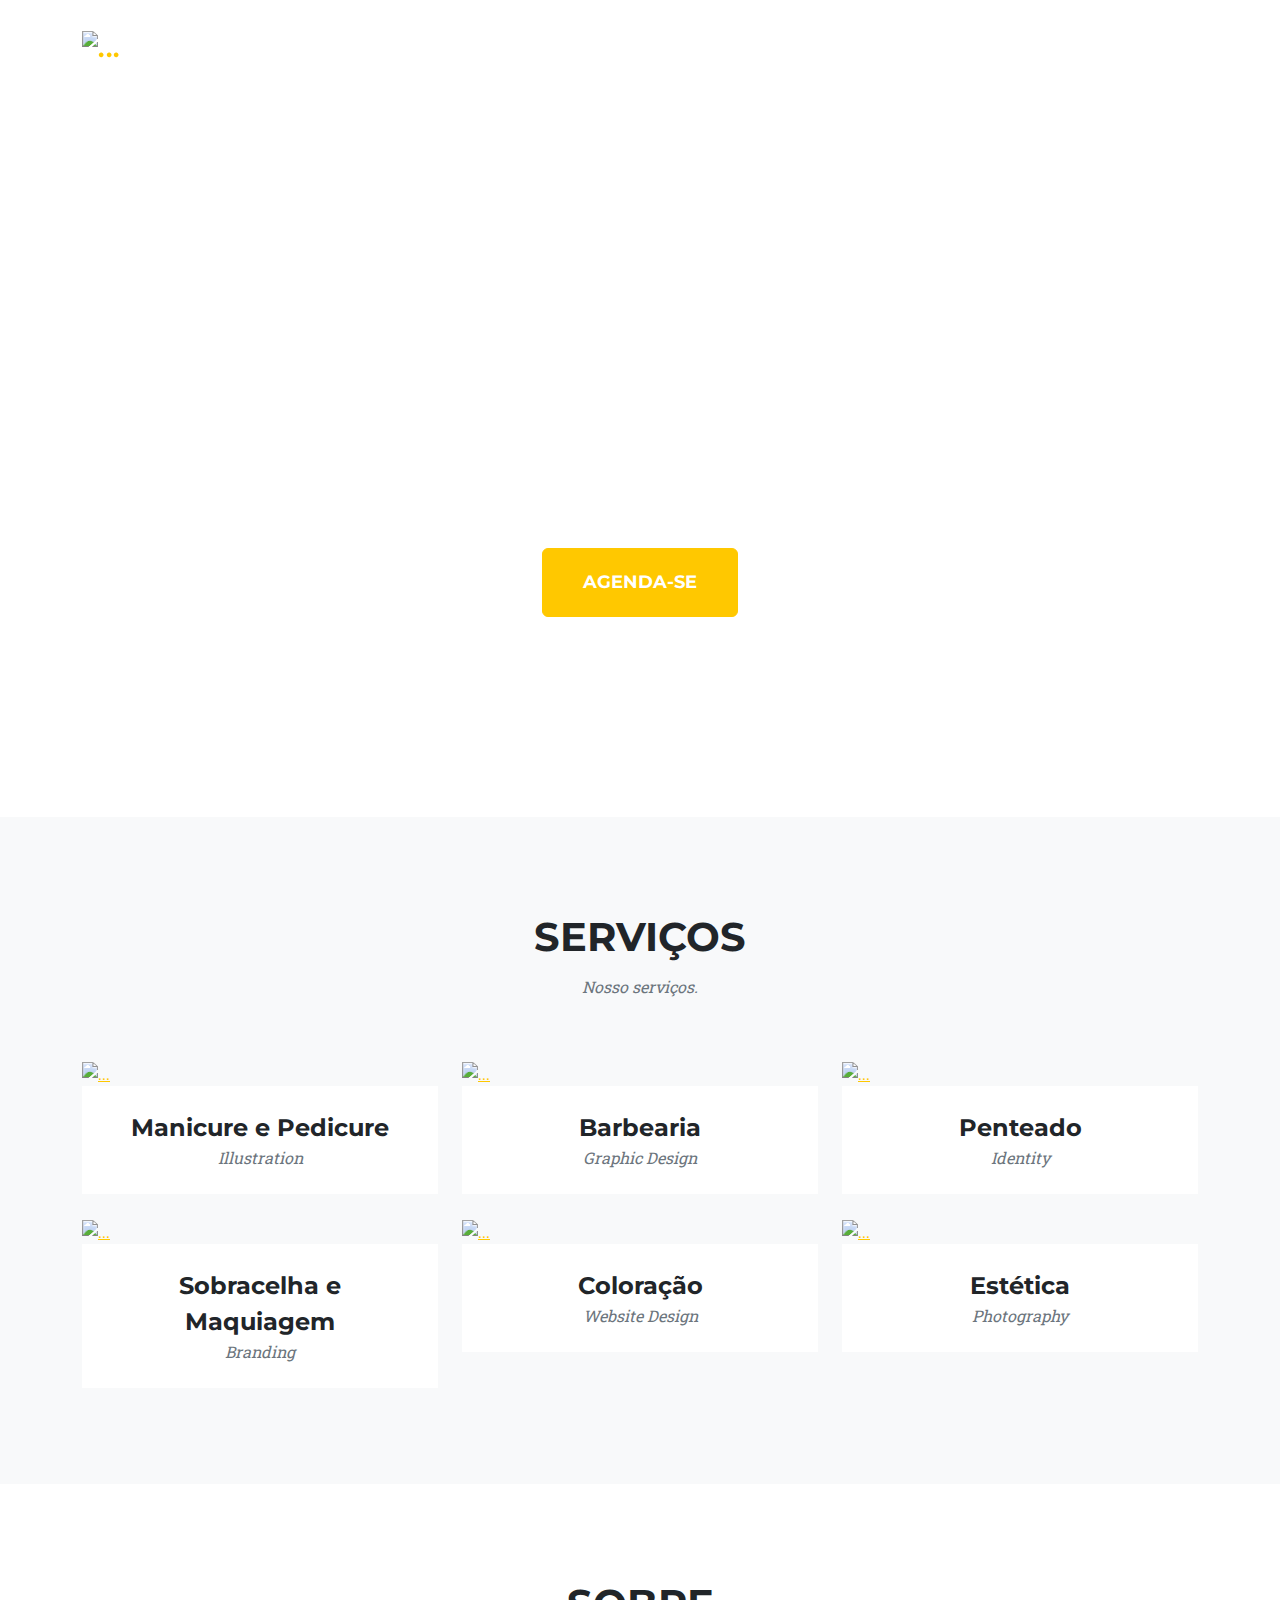
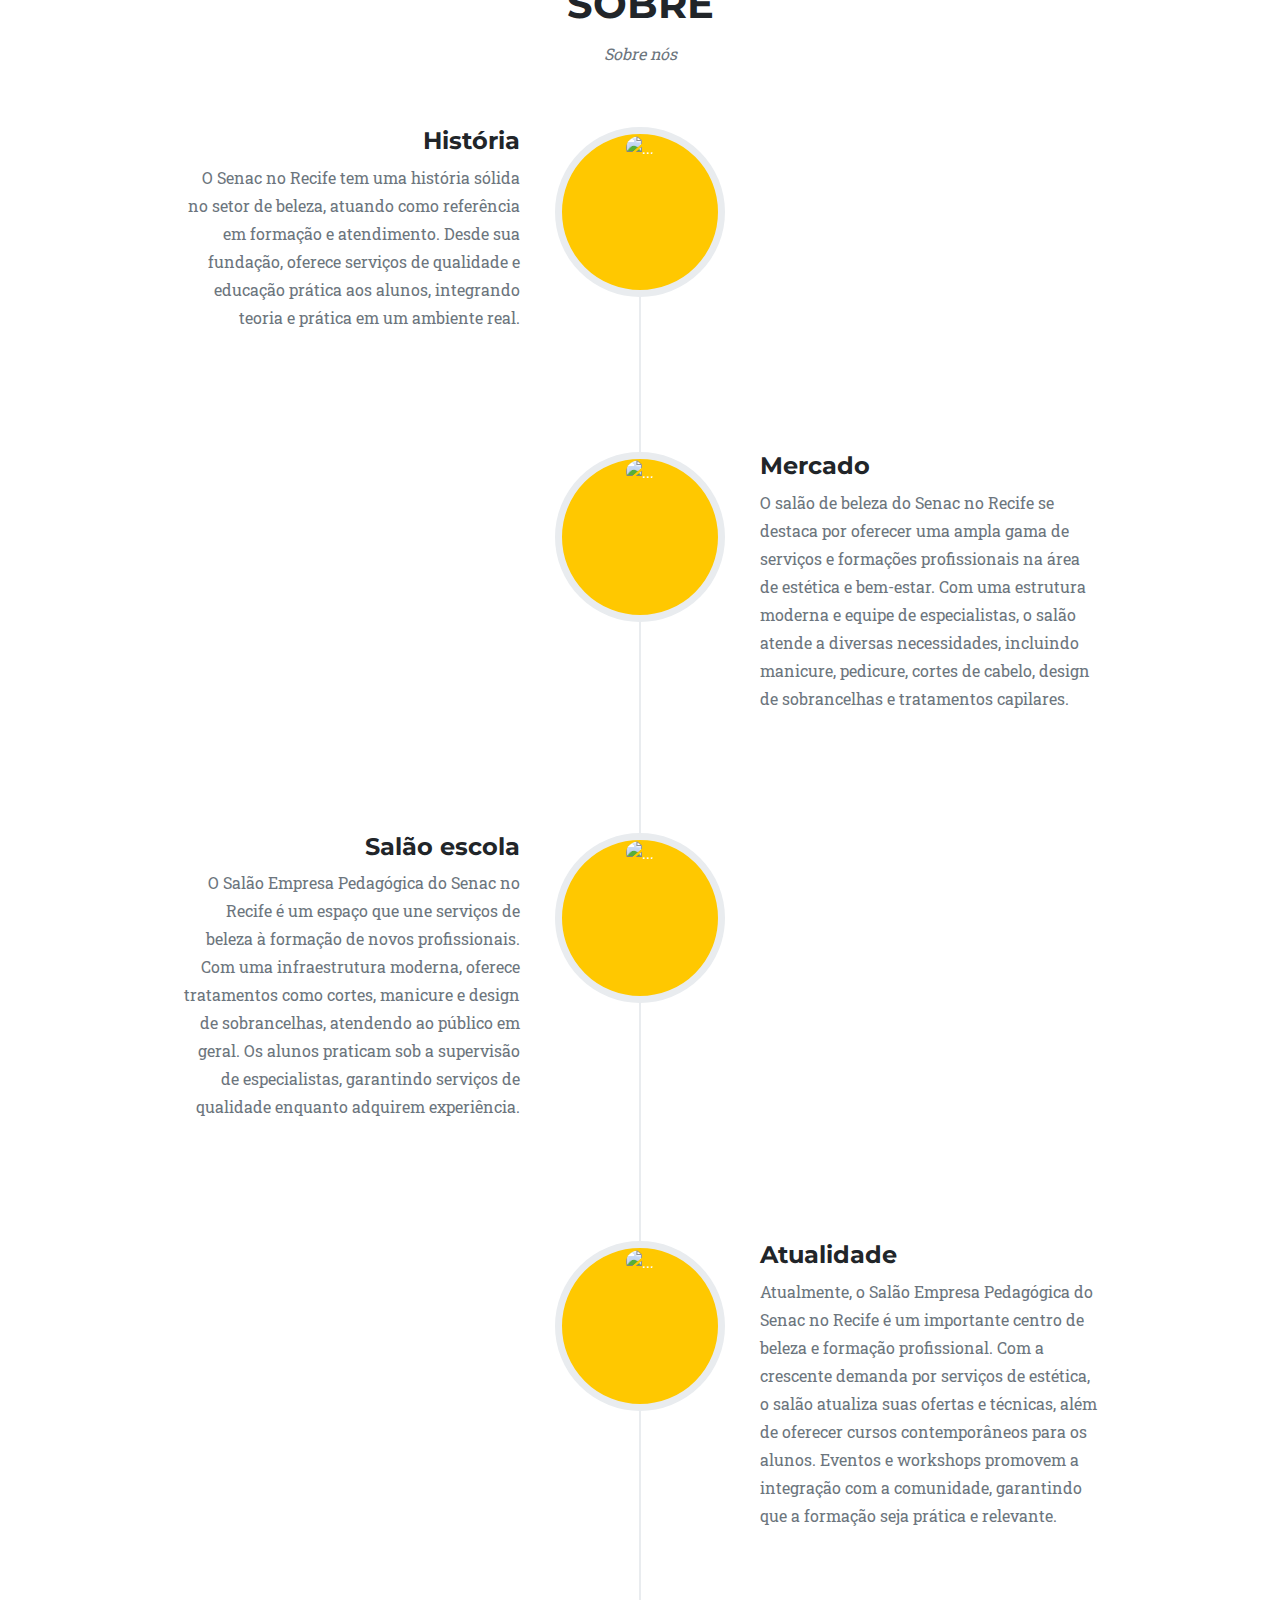
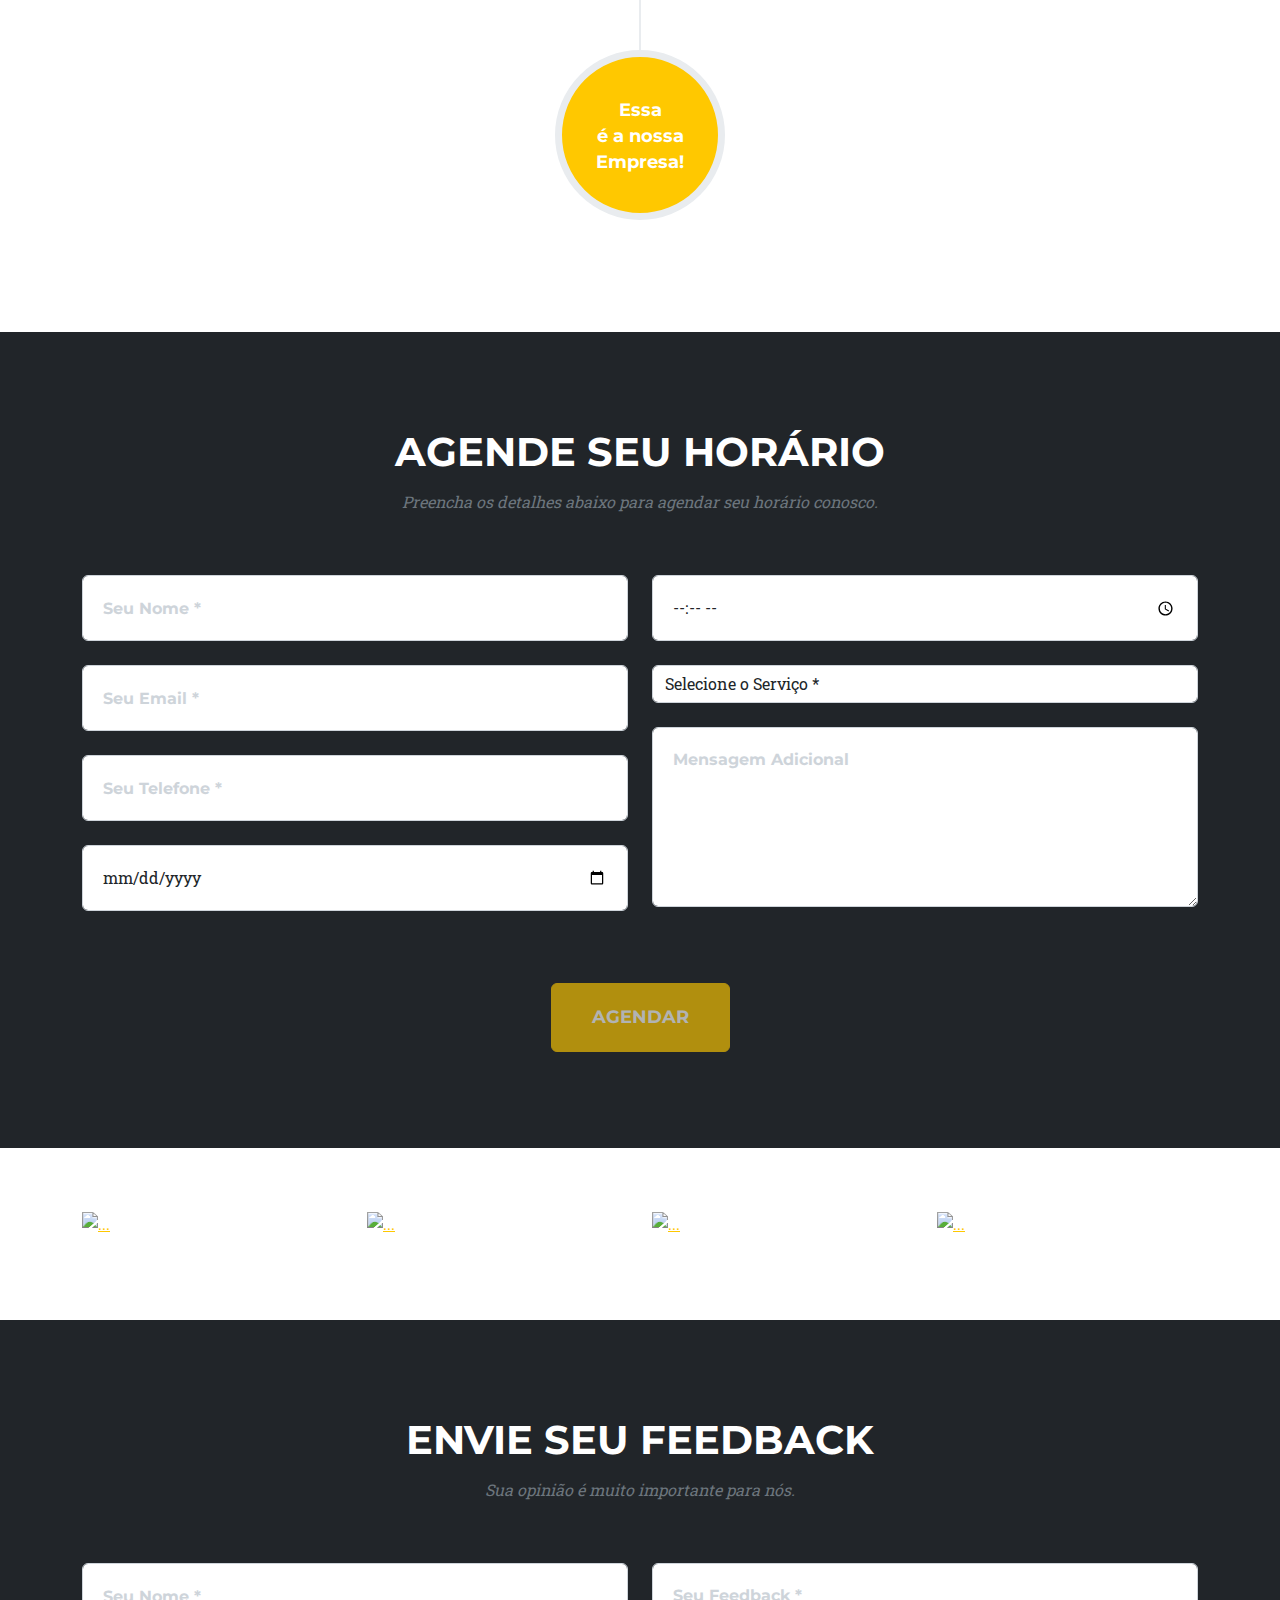
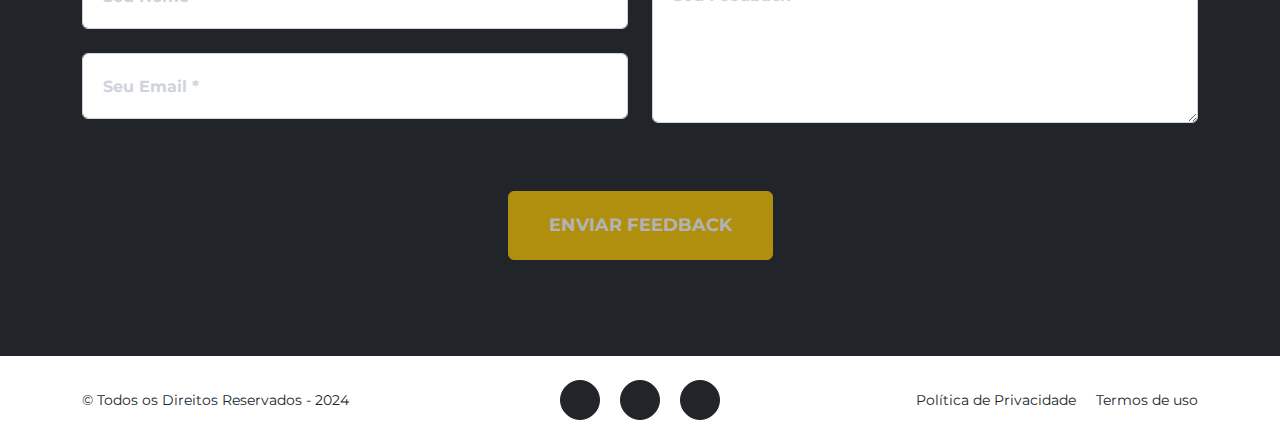
==== commit 7dd9f7aa: "." ====
--- a/index.html
+++ b/index.html
@@ -749,8 +749,8 @@
                                         </tr>
                                         <tr>
                                             <td>Design de Mechas no Topo + tonalização</td>
-                                            <td>R$ 300</td>
-                                            <td>R$ 380</td>
+                                            <td>R$ 350</td>
+                                            <td>R$ 390</td>
                                             <td>R$ 430</td>
                                             <td>R$ 490</td>
                                         </tr>
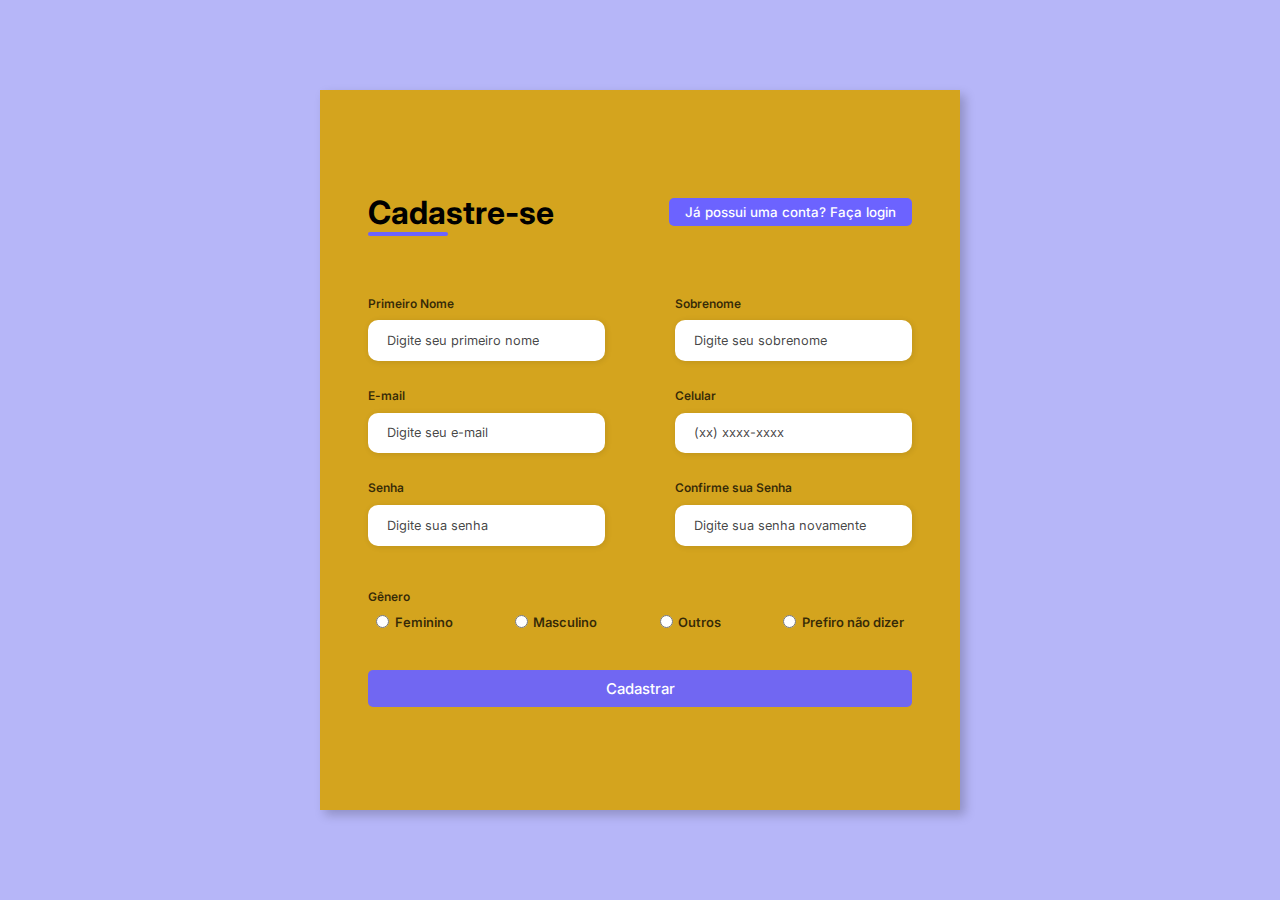
==== commit cb00073d: "Update and rename cadastro.html to index.html" ====
--- a/index.html
+++ b/index.html
@@ -1,894 +1,97 @@
-<!DOCTYPE html>
-<html lang="en">
-    <head>
-        <meta charset="utf-8" />
-        <meta name="viewport" content="width=device-width, initial-scale=1, shrink-to-fit=no" />
-        <meta name="description" content="" />
-        <meta name="author" content="" />
-        <title>Salão Empresa Pedagógica - Senac</title>
-        <!-- Favicon-->
-        <link rel="icon" type="image/x-icon" href="https://encrypted-tbn0.gstatic.com/images?q=tbn:ANd9GcRpbXXBEpLb3oQl-tL_FReyQWLGBebJNbDMsQ&s" />
-        <!-- Font Awesome icons (free version)-->
-        <script src="https://use.fontawesome.com/releases/v6.3.0/js/all.js" crossorigin="anonymous"></script>
-        <!-- Google fonts-->
-        <link href="https://fonts.googleapis.com/css?family=Montserrat:400,700" rel="stylesheet" type="text/css" />
-        <link href="https://fonts.googleapis.com/css?family=Roboto+Slab:400,100,300,700" rel="stylesheet" type="text/css" />
-        <!-- Core theme CSS (includes Bootstrap)-->
-        <link href="css/styles.css" rel="stylesheet" />
-    </head>
-    <body id="page-top">
-        <!-- Navigation-->
-        <nav class="navbar navbar-expand-lg navbar-dark fixed-top" id="mainNav">
-            <div class="container">
-                <a class="navbar-brand" href="#page-top"><img src="https://upload.wikimedia.org/wikipedia/commons/thumb/8/86/Senac_logo.svg/2560px-Senac_logo.svg.png" alt="..." /></a>
-                <button class="navbar-toggler" type="button" data-bs-toggle="collapse" data-bs-target="#navbarResponsive" aria-controls="navbarResponsive" aria-expanded="false" aria-label="Toggle navigation">
-                    Menu
-                    <i class="fas fa-bars ms-1"></i>
-                </button>
-                <div class="collapse navbar-collapse" id="navbarResponsive">
-                    <ul class="navbar-nav text-uppercase ms-auto py-4 py-lg-0">
-                       
-                        <li class="nav-item"><a class="nav-link" href="#portfolio">Serviços</a></li>
-                        <li class="nav-item"><a class="nav-link" href="#about">Sobre</a></li>
-                        <li class="nav-item"><a class="nav-link" href="#contact">Agendamento</a></li>
-                        <li class="nav-item"><a class="nav-link" href="#feedback">Feedback</a></li>
-                    </ul>
-                </div>
-            </div>
-        </nav>
-        <!-- Masthead-->
-        <header class="masthead">
-            <div class="container">
-                <div class="masthead-subheading">Bem vindo ao nosso salão</div>
-                <div class="masthead-heading text-uppercase">Prazer em conhecer voçê</div>
-                <a class="btn btn-primary btn-xl text-uppercase" href="#contact">Agenda-se</a>
-            </div>
-        </header>
-        <!-- Services-->
-       
-        <!-- Portfolio Grid-->
-        <section class="page-section bg-light" id="portfolio">
-            <div class="container">
-                <div class="text-center">
-                    <h2 class="section-heading text-uppercase">Serviços</h2>
-                    <h3 class="section-subheading text-muted">Nosso serviços.</h3>
-                </div>
-                <div class="row">
-                    <div class="col-lg-4 col-sm-6 mb-4">
-                        <!-- Portfolio item 1-->
-                        <div class="portfolio-item">
-                            <a class="portfolio-link" data-bs-toggle="modal" href="#portfolioModal1">
-                                <div class="portfolio-hover">
-                                    <div class="portfolio-hover-content"><i class="fas fa-plus fa-3x"></i></div>
-                                </div>
-                                <img class="img-fluid" src="https://www.justlia.com.br/wp-content/uploads/2011/06/doar-sangue.jpg" alt="..." />
-                            </a>
-                            <div class="portfolio-caption">
-                                <div class="portfolio-caption-heading">Manicure e Pedicure</div>
-                                <div class="portfolio-caption-subheading text-muted">Illustration</div>
-                            </div>
-                        </div>
-                    </div>
-                    <div class="col-lg-4 col-sm-6 mb-4">
-                        <!-- Portfolio item 2-->
-                        <div class="portfolio-item">
-                            <a class="portfolio-link" data-bs-toggle="modal" href="#portfolioModal2">
-                                <div class="portfolio-hover">
-                                    <div class="portfolio-hover-content"><i class="fas fa-plus fa-3x"></i></div>
-                                </div>
-                                <img class="img-fluid" src="https://st4.depositphotos.com/7238240/25910/i/450/depositphotos_259105906-stock-photo-haircut-machine-man-clipping-machine.jpg" alt="..." />
-                            </a>
-                            <div class="portfolio-caption">
-                                <div class="portfolio-caption-heading">Barbearia</div>
-                                <div class="portfolio-caption-subheading text-muted">Graphic Design</div>
-                            </div>
-                        </div>
-                    </div>
-                    <div class="col-lg-4 col-sm-6 mb-4">
-                        <!-- Portfolio item 3-->
-                        <div class="portfolio-item">
-                            <a class="portfolio-link" data-bs-toggle="modal" href="#portfolioModal3">
-                                <div class="portfolio-hover">
-                                    <div class="portfolio-hover-content"><i class="fas fa-plus fa-3x"></i></div>
-                                </div>
-                                <img class="img-fluid" src="https://st2.depositphotos.com/1005833/7809/i/450/depositphotos_78090182-stock-photo-portrait-of-beautiful-sensual-woman.jpg" alt="..." />
-                            </a>
-                            <div class="portfolio-caption">
-                                <div class="portfolio-caption-heading">Penteado</div>
-                                <div class="portfolio-caption-subheading text-muted">Identity</div>
-                            </div>
-                        </div>
-                    </div>
-                    <div class="col-lg-4 col-sm-6 mb-4 mb-lg-0">
-                        <!-- Portfolio item 4-->
-                        <div class="portfolio-item">
-                            <a class="portfolio-link" data-bs-toggle="modal" href="#portfolioModal4">
-                                <div class="portfolio-hover">
-                                    <div class="portfolio-hover-content"><i class="fas fa-plus fa-3x"></i></div>
-                                </div>
-                                <img class="img-fluid" src="https://valeriacajaiba.com.br/wp-content/uploads/2021/05/Micropigmentacao-de-Sobrancelhas-em-Praia-Grande-1.jpg" alt="..." />
-                            </a>
-                            <div class="portfolio-caption">
-                                <div class="portfolio-caption-heading">Sobracelha e Maquiagem</div>
-                                <div class="portfolio-caption-subheading text-muted">Branding</div>
-                            </div>
-                        </div>
-                    </div>
-                    <div class="col-lg-4 col-sm-6 mb-4 mb-sm-0">
-                        <!-- Portfolio item 5-->
-                        <div class="portfolio-item">
-                            <a class="portfolio-link" data-bs-toggle="modal" href="#portfolioModal5">
-                                <div class="portfolio-hover">
-                                    <div class="portfolio-hover-content"><i class="fas fa-plus fa-3x"></i></div>
-                                </div>
-                                <img class="img-fluid" src="https://s2-g1.glbimg.com/DG0fXsu34JO1qDjjmD3dHHL7m8k=/0x0:1156x867/600x0/smart/filters:gifv():strip_icc()/i.s3.glbimg.com/v1/AUTH_59edd422c0c84a879bd37670ae4f538a/internal_photos/bs/2024/J/M/GmA5G3TXO1i4FUYVaz1A/joao.jpeg" alt="..." />
-                            </a>
-                            <div class="portfolio-caption">
-                                <div class="portfolio-caption-heading">Coloração</div>
-                                <div class="portfolio-caption-subheading text-muted">Website Design</div>
-                            </div>
-                        </div>
-                    </div>
-                    <div class="col-lg-4 col-sm-6">
-                        <!-- Portfolio item 6-->
-                        <div class="portfolio-item">
-                            <a class="portfolio-link" data-bs-toggle="modal" href="#portfolioModal6">
-                                <div class="portfolio-hover">
-                                    <div class="portfolio-hover-content"><i class="fas fa-plus fa-3x"></i></div>
-                                </div>
-                                <img class="img-fluid" src="https://univertix.edu.br/wp-content/uploads/2020/05/Tecnico-em-Estetica.jpg" alt="..." />
-                            </a>
-                            <div class="portfolio-caption">
-                                <div class="portfolio-caption-heading">Estética</div>
-                                <div class="portfolio-caption-subheading text-muted">Photography</div>
-                            </div>
-                        </div>
-                    </div>
-                </div>
-            </div>
-        </section>
-        <!-- About-->
-        <section class="page-section" id="about">
-            <div class="container">
-                <div class="text-center">
-                    <h2 class="section-heading text-uppercase">Sobre</h2>
-                    <h3 class="section-subheading text-muted">Sobre nós</h3>
-                </div>
-                <ul class="timeline">
-                    <li>
-                        <div class="timeline-image"><img class="rounded-circle img-fluid" src="assets/img/about/1.jpg" alt="..." /></div>
-                        <div class="timeline-panel">
-                            <div class="timeline-heading">
-                                <h4>História</h4>
-                                
-                            </div>
-                            <div class="timeline-body"><p class="text-muted">O Senac no Recife tem uma história sólida no setor de beleza, 
-                                atuando como referência em formação e atendimento. Desde sua fundação, oferece 
-                                serviços de qualidade e educação prática aos alunos, integrando teoria e prática em um ambiente real.</p></div>
-                        </div>
-                    </li>
-                    <li class="timeline-inverted">
-                        <div class="timeline-image"><img class="rounded-circle img-fluid" src="assets/img/about/2.jpg" alt="..." /></div>
-                        <div class="timeline-panel">
-                            <div class="timeline-heading">
-                                <h4>Mercado</h4>
-                                
-                            </div>
-                            <div class="timeline-body"><p class="text-muted">O salão de beleza do Senac no Recife se destaca por oferecer uma ampla gama de serviços 
-                                e formações profissionais na área de estética e bem-estar. Com uma estrutura moderna e equipe de especialistas, o salão atende a 
-                                diversas necessidades, incluindo manicure, pedicure, cortes de cabelo, design de sobrancelhas e tratamentos capilares.</p></div>
-                        </div>
-                    </li>
-                    <li>
-                        <div class="timeline-image"><img class="rounded-circle img-fluid" src="assets/img/about/3.jpg" alt="..." /></div>
-                        <div class="timeline-panel">
-                            <div class="timeline-heading">
-                                <h4>Salão escola</h4>
-                            </div>
-                            <div class="timeline-body"><p class="text-muted">O Salão Empresa Pedagógica do Senac no Recife é um espaço que une serviços de beleza 
-                                à formação de novos profissionais. Com uma infraestrutura moderna, oferece tratamentos como cortes, manicure e design de sobrancelhas,
-                                atendendo ao público em geral. Os alunos praticam sob a supervisão de especialistas, garantindo serviços de qualidade enquanto adquirem
-                                experiência.</p></div>
-
-                        </div>
-                    </li>
-                    <li class="timeline-inverted">
-                        <div class="timeline-image"><img class="rounded-circle img-fluid" src="assets/img/about/4.jpg" alt="..." /></div>
-                        <div class="timeline-panel">
-                            <div class="timeline-heading">
-                                <h4>Atualidade</h4>
-                            </div>
-                            <div class="timeline-body"><p class="text-muted">Atualmente, o Salão Empresa Pedagógica do Senac no Recife é um importante centro de beleza 
-                                e formação profissional. Com a crescente demanda por serviços de estética, o salão atualiza suas ofertas e técnicas, além de oferecer 
-                                cursos contemporâneos para os alunos. Eventos e workshops promovem a integração com a comunidade, garantindo que a formação seja prática
-                                 e relevante. </p></div>
-                        </div>
-                    </li>
-                    <li class="timeline-inverted">
-                        <div class="timeline-image">
-                            <h4>
-                                Essa
-                                <br />
-                                é a nossa
-                                <br />
-                                Empresa!
-                            </h4>
-                        </div>
-                    </li>
-                </ul>
-            </div>
-        </section>
-        <!-- Team-->
-        <section class="page-section" id="contact">
-            <div class="container">
-                <div class="text-center">
-                    <h2 class="section-heading text-uppercase">Agende Seu Horário</h2>
-                    <h3 class="section-subheading text-muted">Preencha os detalhes abaixo para agendar seu horário conosco.</h3>
-                </div>
-                <form id="contactForm" data-sb-form-api-token="API_TOKEN">
-                    <div class="row align-items-stretch mb-5">
-                        <div class="col-md-6">
-                            <div class="form-group">
-                                <!-- Name input -->
-                                <input class="form-control" id="name" type="text" placeholder="Seu Nome *" data-sb-validations="required" />
-                                <div class="invalid-feedback" data-sb-feedback="name:required">Um nome é obrigatório.</div>
-                            </div>
-                            <div class="form-group">
-                                <!-- Email address input -->
-                                <input class="form-control" id="email" type="email" placeholder="Seu Email *" data-sb-validations="required,email" />
-                                <div class="invalid-feedback" data-sb-feedback="email:required">Um email é obrigatório.</div>
-                                <div class="invalid-feedback" data-sb-feedback="email:email">Email inválido.</div>
-                            </div>
-                            <div class="form-group">
-                                <!-- Phone number input -->
-                                <input class="form-control" id="phone" type="tel" placeholder="Seu Telefone *" data-sb-validations="required" />
-                                <div class="invalid-feedback" data-sb-feedback="phone:required">Um número de telefone é obrigatório.</div>
-                            </div>
-                            <div class="form-group">
-                                <!-- Date input -->
-                                <input class="form-control" id="date" type="date" placeholder="Data do Agendamento *" data-sb-validations="required" />
-                                <div class="invalid-feedback" data-sb-feedback="date:required">Uma data é obrigatória.</div>
-                            </div>
-                        </div>
-                        <div class="col-md-6">
-                            <div class="form-group">
-                                <!-- Time input -->
-                                <input class="form-control" id="time" type="time" placeholder="Hora do Agendamento *" data-sb-validations="required" />
-                                <div class="invalid-feedback" data-sb-feedback="time:required">Uma hora é obrigatória.</div>
-                            </div>
-                            <div class="form-group">
-                                <!-- Service input -->
-                                <select class="form-control" id="service" data-sb-validations="required">
-                                    <option value="">Selecione o Serviço *</option>
-                                    <option value="Corte de Cabelo">Barbearia</option>
-                                    <option value="Manicure/Pedicure">Manicure/Pedicure</option>
-                                    <option value="Coloração">Coloração</option>
-                                    <option value="Tratamento Facial">Estética</option>
-                                    <option value="Tratamento Facial">Penteado</option>
-                                    <option value="Tratamento Facial">Sobrancelha</option>
-
-
-                                </select>
-                                <div class="invalid-feedback" data-sb-feedback="service:required">Um serviço é obrigatório.</div>
-                            </div>
-                            <div class="form-group form-group-textarea mb-md-0">
-                                <!-- Message input -->
-                                <textarea class="form-control" id="message" placeholder="Mensagem Adicional"></textarea>
-                            </div>
-                        </div>
-                    </div>
-                    <!-- Submit success message -->
-                    <div class="d-none" id="submitSuccessMessage">
-                        <div class="text-center text-white mb-3">
-                            <div class="fw-bolder">Agendamento realizado com sucesso!</div>
-                            Nós entraremos em contato com você em breve.
-                        </div>
-                    </div>
-                    <!-- Submit error message -->
-                    <div class="d-none" id="submitErrorMessage">
-                        <div class="text-center text-danger mb-3">Erro ao enviar a mensagem!</div>
-                    </div>
-                    <!-- Submit Button -->
-                    <div class="text-center">
-                        <button class="btn btn-primary btn-xl text-uppercase disabled" id="submitButton" type="submit">Agendar</button>
-                    </div>
-                </form>
-            </div>
-        </section>
-        <div class="py-5">
-            <div class="container">
-                <div class="row align-items-center">
-                    <div class="col-md-3 col-sm-6 my-3">
-                        <a href="#!"><img class="img-fluid img-brand d-block mx-auto" src="https://upload.wikimedia.org/wikipedia/commons/thumb/8/86/Senac_logo.svg/653px-Senac_logo.svg.png" alt="..." aria-label="Microsoft Logo" /></a>
-                    </div>
-                    <div class="col-md-3 col-sm-6 my-3">
-                        <a href="#!"><img class="img-fluid img-brand d-block mx-auto" src="https://encrypted-tbn0.gstatic.com/images?q=tbn:ANd9GcTavnzjSn9VV1pGzrQjCsPPHSWDmu14DDP05Q&s" alt="..." aria-label="Google Logo" /></a>
-                    </div>
-                    <div class="col-md-3 col-sm-6 my-3">
-                        <a href="#!"><img class="img-fluid img-brand d-block mx-auto" src="https://www.mapacultural.pe.gov.br/files/agent/121/file/1293/blob-2-6c6a5582a8125852d193e8fcb78ff484.png" alt="..." aria-label="Facebook Logo" /></a>
-                    </div>
-                    <div class="col-md-3 col-sm-6 my-3">
-                        <a href="#!"><img class="img-fluid img-brand d-block mx-auto" src="https://encrypted-tbn0.gstatic.com/images?q=tbn:ANd9GcSRI1m3JywLTRuAvLFLm7pdxfm5W_aW4_njig&s" alt="..." aria-label="IBM Logo" /></a>
-                    </div>
-                </div>
-            </div>
-        </div>
-        <section class="page-section" id="feedback">
-            <div class="container">
-                <div class="text-center">
-                    <h2 class="section-heading text-uppercase">Envie Seu Feedback</h2>
-                    <h3 class="section-subheading text-muted">Sua opinião é muito importante para nós.</h3>
-                </div>
-                <form id="feedbackForm" data-sb-form-api-token="API_TOKEN">
-                    <div class="row align-items-stretch mb-5">
-                        <div class="col-md-6">
-                            <div class="form-group">
-                                <!-- Name input -->
-                                <input class="form-control" id="name" type="text" placeholder="Seu Nome *" data-sb-validations="required" />
-                                <div class="invalid-feedback" data-sb-feedback="name:required">Um nome é obrigatório.</div>
-                            </div>
-                            <div class="form-group">
-                                <!-- Email address input -->
-                                <input class="form-control" id="email" type="email" placeholder="Seu Email *" data-sb-validations="required,email" />
-                                <div class="invalid-feedback" data-sb-feedback="email:required">Um email é obrigatório.</div>
-                                <div class="invalid-feedback" data-sb-feedback="email:email">Email inválido.</div>
-                            </div>
-                        </div>
-                        <div class="col-md-6">
-                            <div class="form-group form-group-textarea mb-md-0">
-                                <!-- Feedback input -->
-                                <textarea class="form-control" id="message" placeholder="Seu Feedback *" data-sb-validations="required"></textarea>
-                                <div class="invalid-feedback" data-sb-feedback="message:required">Um feedback é obrigatório.</div>
-                            </div>
-                        </div>
-                    </div>
-                    <!-- Submit success message -->
-                    <div class="d-none" id="submitSuccessMessage">
-                        <div class="text-center text-white mb-3">
-                            <div class="fw-bolder">Feedback enviado com sucesso!</div>
-                            Nós agradecemos a sua contribuição.
-                        </div>
-                    </div>
-                    <!-- Submit error message -->
-                    <div class="d-none" id="submitErrorMessage">
-                        <div class="text-center text-danger mb-3">Erro ao enviar o feedback!</div>
-                    </div>
-                    <!-- Submit Button -->
-                    <div class="text-center">
-                        <button class="btn btn-primary btn-xl text-uppercase disabled" id="submitButton" type="submit">Enviar Feedback</button>
-                    </div>
-                </form>
-            </div>
-        </section>
-        
-        
-        <!-- Clients-->
-    
-        <!-- -->
-       
-        
-        <!-- Footer-->
-        <footer class="footer py-4">
-            <div class="container">
-                <div class="row align-items-center">
-                    <div class="col-lg-4 text-lg-start">&copy; Todos os Direitos Reservados - 2024</div>
-                    <div class="col-lg-4 my-3 my-lg-0">
-                        <a class="btn btn-dark btn-social mx-2" href="https://www.instagram.com/salaosenacrecife/" target="_blank" aria-label="Twitter"><i class="fab fa-instagram"></i></a>
-                        <a class="btn btn-dark btn-social mx-2" href="https://www.facebook.com/senacpe/?locale=pt_BR" target="_blank" aria-label="Facebook"><i class="fab fa-facebook-f"></i></a>
-                        <a class="btn btn-dark btn-social mx-2" href="#!" aria-label="LinkedIn"><i class="fab fa-whatsapp"></i></a>
-                    </div>
-                    <div class="col-lg-4 text-lg-end">
-                        <a class="link-dark text-decoration-none me-3" href="#!">Política de Privacidade</a>
-                        <a class="link-dark text-decoration-none" href="#!">Termos de uso</a>
-                    </div>
-                </div>
-            </div>
-        </footer>
-        <!-- Portfolio Modals-->
-        <!-- Portfolio item 1 modal popup-->
-        <div class="portfolio-modal modal fade" id="portfolioModal1" tabindex="-1" role="dialog" aria-hidden="true">
-            <div class="modal-dialog">
-                <div class="modal-content">
-                    <div class="close-modal" data-bs-dismiss="modal"><img src="assets/img/close-icon.svg" alt="Close modal" /></div>
-                    <div class="container">
-                        <div class="row justify-content-center">
-                            <div class="col-lg-8">
-                                <div class="modal-body">
-                                    <!-- Project details-->
-                                    <h2 class="text-uppercase">Manicure e Pedicure</h2>
-                                    <p class="item-intro text-muted"></p>
-                                    <img class="img-fluid d-block mx-auto" src="https://www.justlia.com.br/wp-content/uploads/2011/06/doar-sangue.jpg" alt="..." />
-                                    
-                                    <table class="price-table">
-                                        <caption>Tabela de Preços - Manicure e Pedicure</caption>
-                                        <tr>
-                                            <th>Serviço</th>
-                                            <th>Preço</th>
-                                        </tr>
-                                        <tr>
-                                            <td>Esmaltação (Cortar + Lixar + Esmaltar)</td>
-                                            <td>R$ 15</td>
-                                        </tr>
-                                        <tr>
-                                            <td>Manicure</td>
-                                            <td>R$ 28</td>
-                                        </tr>
-                                        <tr>
-                                            <td>Francesinha ou Inglesinha</td>
-                                            <td>R$ 5</td>
-                                        </tr>
-                                        <tr>
-                                            <td>Pedicure + Manicure</td>
-                                            <td>R$ 55</td>
-                                        </tr>
-                                        <tr>
-                                            <td>Pedicure</td>
-                                            <td>R$ 28</td>
-                                        </tr>
-                                        <tr>
-                                            <td>S.O.S para os Pés + Cutilagem</td>
-                                            <td>R$ 60</td>
-                                        </tr>
-                                        <tr>
-                                            <td>Pé e Mão com Cureta</td>
-                                            <td>R$ 50</td>
-                                        </tr>
-                                        <tr>
-                                            <td>Pedicure com Cureta</td>
-                                            <td>R$ 26</td>
-                                        </tr>
-                                        <tr>
-                                            <td>Manicure com Cureta</td>
-                                            <td>R$ 26</td>
-                                        </tr>
-                                    </table>
-                                        <ul class="list-inline">
-                                    
-                                        <li>
-                                            <strong>Serviços</strong>
-                                            (Tabela sujeita a reajustes)
-                                        </li>
-                                        
-                                    </ul>
-                                    <button class="btn btn-primary btn-xl text-uppercase" data-bs-dismiss="modal" type="button">
-                                        <i class="fas fa-xmark me-1"></i>
-                                        Fechar
-                                      
-                                    </button>
-                                </div>
-                            </div>
-                        </div>
-                    </div>
-                </div>
-            </div>
-        </div>
-        <!-- Portfolio item 2 modal popup-->
-        <div class="portfolio-modal modal fade" id="portfolioModal2" tabindex="-1" role="dialog" aria-hidden="true">
-            <div class="modal-dialog">
-                <div class="modal-content">
-                    <div class="close-modal" data-bs-dismiss="modal"><img src="assets/img/close-icon.svg" alt="Close modal" /></div>
-                    <div class="container">
-                        <div class="row justify-content-center">
-                            <div class="col-lg-8">
-                                <div class="modal-body">
-                                    <!-- Project details-->
-                                    <h2 class="text-uppercase">Barbearia</h2>
-                                    <p class="item-intro text-muted"></p>
-                                    <img class="img-fluid d-block mx-auto" src="https://st4.depositphotos.com/7238240/25910/i/450/depositphotos_259105906-stock-photo-haircut-machine-man-clipping-machine.jpg" alt="..." />
-                                    <table class="price-table">
-                                        <caption>Tabela de Preços - Barbearia</caption>
-                                        <tr>
-                                            <th>Serviço</th>
-                                            <th>Preço</th>
-                                        </tr>
-                                        <tr>
-                                            <td>Barba/Design de Barba</td>
-                                            <td>R$ 40</td>
-                                        </tr>
-                                        <tr>
-                                            <td>Barba + Coloração</td>
-                                            <td>R$ 75</td>
-                                        </tr>
-                                        <tr>
-                                            <td>Barba + Corte Masculino (combo)</td>
-                                            <td>R$ 70</td>
-                                        </tr>
-                                        <tr>
-                                            <td>Coloração de Barba</td>
-                                            <td>R$ 50</td>
-                                        </tr>
-                                        <tr>
-                                            <td>Corte Masculino</td>
-                                            <td>R$ 45</td>
-                                        </tr>
-                                    </table>
-                                    <ul class="list-inline">
-                                        <li>
-                                            <strong>Serviços</strong>
-                                            (Tabela sujeita a reajustes)
-                                        </li>
-                                    
-                                    </ul>
-                                    <button class="btn btn-primary btn-xl text-uppercase" data-bs-dismiss="modal" type="button">
-                                        <i class="fas fa-xmark me-1"></i>
-                                        Fechar
-                                    </button>
-                                </div>
-                            </div>
-                        </div>
-                    </div>
-                </div>
-            </div>
-        </div>
-        <!-- Portfolio item 3 modal popup-->
-        <div class="portfolio-modal modal fade" id="portfolioModal3" tabindex="-1" role="dialog" aria-hidden="true">
-            <div class="modal-dialog">
-                <div class="modal-content">
-                    <div class="close-modal" data-bs-dismiss="modal"><img src="assets/img/close-icon.svg" alt="Close modal" /></div>
-                    <div class="container">
-                        <div class="row justify-content-center">
-                            <div class="col-lg-8">
-                                <div class="modal-body">
-                                    <!-- Project details-->
-                                    <h2 class="text-uppercase">Penteado</h2>
-                                    <p class="item-intro text-muted"></p>
-                                    <img class="img-fluid d-block mx-auto" src="https://st2.depositphotos.com/1005833/7809/i/450/depositphotos_78090182-stock-photo-portrait-of-beautiful-sensual-woman.jpg" alt="..." />
-                                    <table class="price-table">
-                                        <caption>Tabela de Preços - Penteados e Tranças</caption>
-                                        <tr>
-                                            <th>Serviço</th>
-                                            <th>Preço</th>
-                                        </tr>
-                                        <tr>
-                                            <td>Penteado Básico</td>
-                                            <td>R$ 100</td>
-                                        </tr>
-                                        <tr>
-                                            <td>Penteado</td>
-                                            <td>R$ 150</td>
-                                        </tr>
-                                        <tr>
-                                            <td>Trança Nagô ou Torcidos/global</td>
-                                            <td>R$ 150</td>
-                                        </tr>
-                                        <tr>
-                                            <td>Trança Nagô ou Torcidos/por lateral</td>
-                                            <td>R$ 35</td>
-                                        </tr>
-                                        <tr>
-                                            <td>Trança Nagô ou Torcidos/topo</td>
-                                            <td>R$ 40</td>
-                                        </tr>
-                                        <tr>
-                                            <td>Trança Nagô ou Torcidos/frontal</td>
-                                            <td>R$ 70</td>
-                                        </tr>
-                                        <tr>
-                                            <td>Trança Boxeadora até 2 tranças</td>
-                                            <td>R$ 75</td>
-                                        </tr>
-                                    </table>
-                                        <ul class="list-inline">
-                                            <li>
-                                                <strong>Serviços</strong>
-                                                (Tabela sujeita a reajustes)
-                                            </li>
-                                        
-                                        </ul>
-                                    <button class="btn btn-primary btn-xl text-uppercase" data-bs-dismiss="modal" type="button">
-                                        <i class="fas fa-xmark me-1"></i>
-                                        Fechar
-                                    </button>
-                                </div>
-                            </div>
-                        </div>
-                    </div>
-                </div>
-            </div>
-        </div>
-        <!-- Portfolio item 4 modal popup-->
-        <div class="portfolio-modal modal fade" id="portfolioModal4" tabindex="-1" role="dialog" aria-hidden="true">
-            <div class="modal-dialog">
-                <div class="modal-content">
-                    <div class="close-modal" data-bs-dismiss="modal"><img src="assets/img/close-icon.svg" alt="Close modal" /></div>
-                    <div class="container">
-                        <div class="row justify-content-center">
-                            <div class="col-lg-8">
-                                <div class="modal-body">
-                                    <!-- Project details-->
-                                    <h2 class="text-uppercase">Sobrancelha e Maquiagem</h2>
-                                    <p class="item-intro text-muted"></p>
-                                    <img class="img-fluid d-block mx-auto" src="https://valeriacajaiba.com.br/wp-content/uploads/2021/05/Micropigmentacao-de-Sobrancelhas-em-Praia-Grande-1.jpg" alt="..." />
-                                    <table class="price-table">
-                                        <caption>Tabela de Preços</caption>
-                                        <tr>
-                                            <th>Serviço</th>
-                                            <th>Curto</th>
-                                            <th>Médio</th>
-                                            <th>Longo</th>
-                                            <th>Extralongo</th>
-                                        </tr>
-                                        <tr>
-                                            <td>Aplicação de Coloração até 2 cm</td>
-                                            <td>R$ 50</td>
-                                            <td>-</td>
-                                            <td>-</td>
-                                            <td>-</td>
-                                        </tr>
-                                        <tr>
-                                            <td>Aplicação de Coloração Cabelo Todo</td>
-                                            <td>R$ 50</td>
-                                            <td>R$ 60</td>
-                                            <td>R$ 70</td>
-                                            <td>-</td>
-                                        </tr>
-                                        <tr>
-                                            <td>Design de Mechas Morena Iluminada + tonalização</td>
-                                            <td>R$ 280</td>
-                                            <td>R$ 380</td>
-                                            <td>R$ 400</td>
-                                            <td>-</td>
-                                        </tr>
-                                        <tr>
-                                            <td>Design de Mechas Californianas + tonalização</td>
-                                            <td>-</td>
-                                            <td>R$ 270</td>
-                                            <td>R$ 330</td>
-                                            <td>R$ 390</td>
-                                        </tr>
-                                        <tr>
-                                            <td>Design de Mechas Global + tonalização</td>
-                                            <td>R$ 300</td>
-                                            <td>R$ 350</td>
-                                            <td>R$ 400</td>
-                                            <td>R$ 450</td>
-                                        </tr>
-                                        <tr>
-                                            <td>Design de Mechas no Topo + tonalização</td>
-                                            <td>R$ 300</td>
-                                            <td>R$ 380</td>
-                                            <td>R$ 430</td>
-                                            <td>R$ 490</td>
-                                        </tr>
-                                        <tr>
-                                            <td>Reflexos ou Luzes/ Touca + tonalização</td>
-                                            <td>R$ 180</td>
-                                            <td>R$ 200</td>
-                                            <td>R$ 220</td>
-                                            <td>R$ 240</td>
-                                        </tr>
-                                        <tr>
-                                            <td>Coloração – (cabelo todo)</td>
-                                            <td>R$ 270</td>
-                                            <td>R$ 350</td>
-                                            <td>R$ 400</td>
-                                            <td>R$ 450</td>
-                                        </tr>
-                                        <tr>
-                                            <td>Coloração – (cabelo todo)</td>
-                                            <td>R$ 110</td>
-                                            <td>R$ 145</td>
-                                            <td>R$ 160</td>
-                                            <td>R$ 175</td>
-                                        </tr>
-                                    </table>
-                                        <ul class="list-inline">
-                                            <li>
-                                                <strong>Serviços</strong>
-                                                (Tabela sujeita a reajustes)
-                                            </li>
-                                        
-                                        </ul>
-                                    <button class="btn btn-primary btn-xl text-uppercase" data-bs-dismiss="modal" type="button">
-                                        <i class="fas fa-xmark me-1"></i>
-                                        Fechar
-                                    </button>
-                                </div>
-                            </div>
-                        </div>
-                    </div>
-                </div>
-            </div>
-        </div>
-        <!-- Portfolio item 5 modal popup-->
-        <div class="portfolio-modal modal fade" id="portfolioModal5" tabindex="-1" role="dialog" aria-hidden="true">
-            <div class="modal-dialog">
-                <div class="modal-content">
-                    <div class="close-modal" data-bs-dismiss="modal"><img src="assets/img/close-icon.svg" alt="Close modal" /></div>
-                    <div class="container">
-                        <div class="row justify-content-center">
-                            <div class="col-lg-8">
-                                <div class="modal-body">
-                                    <!-- Project details-->
-                                    <h2 class="text-uppercase">Coloração</h2>
-                                    <p class="item-intro text-muted"></p>
-                                    <img class="img-fluid d-block mx-auto" src="https://s2-g1.glbimg.com/DG0fXsu34JO1qDjjmD3dHHL7m8k=/0x0:1156x867/600x0/smart/filters:gifv():strip_icc()/i.s3.glbimg.com/v1/AUTH_59edd422c0c84a879bd37670ae4f538a/internal_photos/bs/2024/J/M/GmA5G3TXO1i4FUYVaz1A/joao.jpeg" alt="..." />
-                                    <table class="price-table">
-                                        <caption>Tabela de Preços</caption>
-                                        <tr>
-                                            <th>Serviço</th>
-                                            <th>Curto</th>
-                                            <th>Médio</th>
-                                            <th>Longo</th>
-                                            <th>Extralongo</th>
-                                        </tr>
-                                        <tr>
-                                            <td>Aplicação de Coloração até 2 cm</td>
-                                            <td>R$ 50</td>
-                                            <td>-</td>
-                                            <td>-</td>
-                                            <td>-</td>
-                                        </tr>
-                                        <tr>
-                                            <td>Aplicação de Coloração Cabelo Todo</td>
-                                            <td>R$ 50</td>
-                                            <td>R$ 60</td>
-                                            <td>R$ 70</td>
-                                            <td>-</td>
-                                        </tr>
-                                        <tr>
-                                            <td>Design de Mechas Morena Iluminada + tonalização</td>
-                                            <td>R$ 280</td>
-                                            <td>R$ 380</td>
-                                            <td>R$ 400</td>
-                                            <td>-</td>
-                                        </tr>
-                                        <tr>
-                                            <td>Design de Mechas Californianas + tonalização</td>
-                                            <td>-</td>
-                                            <td>R$ 270</td>
-                                            <td>R$ 330</td>
-                                            <td>R$ 390</td>
-                                        </tr>
-                                        <tr>
-                                            <td>Design de Mechas Global + tonalização</td>
-                                            <td>R$ 300</td>
-                                            <td>R$ 350</td>
-                                            <td>R$ 400</td>
-                                            <td>R$ 450</td>
-                                        </tr>
-                                        <tr>
-                                            <td>Design de Mechas no Topo + tonalização</td>
-                                            <td>R$ 350</td>
-                                            <td>R$ 390</td>
-                                            <td>R$ 430</td>
-                                            <td>R$ 490</td>
-                                        </tr>
-                                        <tr>
-                                            <td>Reflexos ou Luzes/ Touca + tonalização</td>
-                                            <td>R$ 180</td>
-                                            <td>R$ 200</td>
-                                            <td>R$ 220</td>
-                                            <td>R$ 240</td>
-                                        </tr>
-                                        <tr>
-                                            <td>Coloração – (cabelo todo)</td>
-                                            <td>R$ 270</td>
-                                            <td>R$ 350</td>
-                                            <td>R$ 400</td>
-                                            <td>R$ 450</td>
-                                        </tr>
-                                        <tr>
-                                            <td>Coloração – (cabelo todo)</td>
-                                            <td>R$ 110</td>
-                                            <td>R$ 145</td>
-                                            <td>R$ 160</td>
-                                            <td>R$ 175</td>
-                                        </tr>
-                                    </table>
-                                        <ul class="list-inline">
-                                            <li>
-                                                <strong>Serviços</strong>
-                                                (Tabela sujeita a reajustes)
-                                            </li>
-                                        
-                                        </ul>
-                                    <button class="btn btn-primary btn-xl text-uppercase" data-bs-dismiss="modal" type="button">
-                                        <i class="fas fa-xmark me-1"></i>
-                                        Fechar
-                                    </button>
-                                    
-                                </div>
-                            </div>
-                        </div>
-                    </div>
-                </div>
-            </div>
-        </div>
-        <!-- Portfolio item 6 modal popup-->
-        <div class="portfolio-modal modal fade" id="portfolioModal6" tabindex="-1" role="dialog" aria-hidden="true">
-            <div class="modal-dialog">
-                <div class="modal-content">
-                    <div class="close-modal" data-bs-dismiss="modal"><img src="assets/img/close-icon.svg" alt="Close modal" /></div>
-                    <div class="container">
-                        <div class="row justify-content-center">
-                            <div class="col-lg-8">
-                                <div class="modal-body">
-                                    <!-- Project details-->
-                                    <h2 class="text-uppercase">Estética</h2>
-                                    <p class="item-intro text-muted"></p>
-                                    <img class="img-fluid d-block mx-auto" src="https://univertix.edu.br/wp-content/uploads/2020/05/Tecnico-em-Estetica.jpg" alt="..." />
-                                    <table class="price-table">
-                                        <caption>Tabela de Preços - Serviços Corporais e Faciais</caption>
-                                        <tr>
-                                            <th>Serviço</th>
-                                            <th>Preço</th>
-                                        </tr>
-                                        <tr>
-                                            <td>Argiloterapia Corporal</td>
-                                            <td>R$ 65</td>
-                                        </tr>
-                                        <tr>
-                                            <td>Banho de Lua</td>
-                                            <td>R$ 90</td>
-                                        </tr>
-                                        <tr>
-                                            <td>Corrente Russa (Por área)</td>
-                                            <td>R$ 50</td>
-                                        </tr>
-                                        <tr>
-                                            <td>Criolipólise com Contrate (1 área / por sessão)</td>
-                                            <td>R$ 150</td>
-                                        </tr>
-                                        <tr>
-                                            <td>Criolipólise com Contrate (2 áreas / por sessão)</td>
-                                            <td>R$ 250</td>
-                                        </tr>
-                                        <tr>
-                                            <td>Drenagem Linfática Corporal Manual (por área)</td>
-                                            <td>R$ 70</td>
-                                        </tr>
-                                        <tr>
-                                            <td>Drenagem Linfática Corporal Pós-Cirúrgica (por área)</td>
-                                            <td>R$ 70</td>
-                                        </tr>
-                                        <tr>
-                                            <td>Drenagem Linfática Facial</td>
-                                            <td>R$ 40</td>
-                                        </tr>
-                                        <tr>
-                                            <td>Esfoliação + Hidratação / Corporeal</td>
-                                            <td>R$ 70</td>
-                                        </tr>
-                                        <tr>
-                                            <td>Harmonização Corporal com HECCUS (Por área)</td>
-                                            <td>R$ 80</td>
-                                        </tr>
-                                        <tr>
-                                            <td>Hidratação Facial com Eletroterapia</td>
-                                            <td>R$ 60</td>
-                                        </tr>
-                                        <tr>
-                                            <td>Limpeza de Pele</td>
-                                            <td>R$ 100</td>
-                                        </tr>
-                                    </table>
-                                        <ul class="list-inline">
-                                            <li>
-                                                <strong>Serviços</strong>
-                                                (Tabela sujeita a reajustes)
-                                            </li>
-                                        
-                                        </ul>
-                                    <button class="btn btn-primary btn-xl text-uppercase" data-bs-dismiss="modal" type="button">
-                                        <i class="fas fa-xmark me-1"></i>
-                                        Fechar
-                                    </button>
-                                </div>
-                            </div>
-                        </div>
-                    </div>
-                </div>
-            </div>
-        </div>
-        <!-- Bootstrap core JS-->
-        <script src="https://cdn.jsdelivr.net/npm/bootstrap@5.2.3/dist/js/bootstrap.bundle.min.js"></script>
-        <!-- Core theme JS-->
-        <script src="js/scripts.js"></script>
-        <!-- * * * * * * * * * * * * * * * * * * * * * * * * * * * * * * * * * * * * * * * *-->
-        <!-- * *                               SB Forms JS                               * *-->
-        <!-- * * Activate your form at https://startbootstrap.com/solution/contact-forms * *-->
-        <!-- * * * * * * * * * * * * * * * * * * * * * * * * * * * * * * * * * * * * * * * *-->
-        <script src="https://cdn.startbootstrap.com/sb-forms-latest.js"></script>
-    </body>
-</html>
+<!DOCTYPE html>
+<html lang="pt-br">
+
+<head>
+    <meta charset="UTF-8">
+    <meta http-equiv="X-UA-Compatible" content="IE=edge">
+    <meta name="viewport" content="width=device-width, initial-scale=1.0">
+    <link rel="stylesheet" href="assets/css/cadastro.css">
+    <title>Formulário</title>
+</head>
+
+<body>
+    <div class="container">
+        <div class="form-image">
+            <img src="https://upload.wikimedia.org/wikipedia/commons/thumb/8/86/Senac_logo.svg/2560px-Senac_logo.svg.png" alt="">
+        </div>
+        <div class="form">
+            <form action="#">
+                <div class="form-header">
+                    <div class="title">
+                        <h1>Cadastre-se</h1>
+                    </div>
+                    <div class="login-button">
+                        <button><a href="login.html">Já possui uma conta? Faça login</a></button>
+                    </div>
+                </div>
+
+                <div class="input-group">
+                    <div class="input-box">
+                        <label for="firstname">Primeiro Nome</label>
+                        <input id="firstname" type="text" name="firstname" placeholder="Digite seu primeiro nome" required>
+                    </div>
+
+                    <div class="input-box">
+                        <label for="lastname">Sobrenome</label>
+                        <input id="lastname" type="text" name="lastname" placeholder="Digite seu sobrenome" required>
+                    </div>
+                    <div class="input-box">
+                        <label for="email">E-mail</label>
+                        <input id="email" type="email" name="email" placeholder="Digite seu e-mail" required>
+                    </div>
+
+                    <div class="input-box">
+                        <label for="number">Celular</label>
+                        <input id="number" type="tel" name="number" placeholder="(xx) xxxx-xxxx" required>
+                    </div>
+
+                    <div class="input-box">
+                        <label for="password">Senha</label>
+                        <input id="password" type="password" name="password" placeholder="Digite sua senha" required>
+                    </div>
+
+
+                    <div class="input-box">
+                        <label for="confirmPassword">Confirme sua Senha</label>
+                        <input id="confirmPassword" type="password" name="confirmPassword" placeholder="Digite sua senha novamente" required>
+                    </div>
+
+                </div>
+
+                <div class="gender-inputs">
+                    <div class="gender-title">
+                        <h6>Gênero</h6>
+                    </div>
+
+                    <div class="gender-group">
+                        <div class="gender-input">
+                            <input id="female" type="radio" name="gender">
+                            <label for="female">Feminino</label>
+                        </div>
+
+                        <div class="gender-input">
+                            <input id="male" type="radio" name="gender">
+                            <label for="male">Masculino</label>
+                        </div>
+
+                        <div class="gender-input">
+                            <input id="others" type="radio" name="gender">
+                            <label for="others">Outros</label>
+                        </div>
+
+                        <div class="gender-input">
+                            <input id="none" type="radio" name="gender">
+                            <label for="none">Prefiro não dizer</label>
+                        </div>
+                    </div>
+                </div>
+
+                <div class="continue-button">
+                    <button><a href="login.html">Cadastrar</a> </button>
+                </div>
+            </form>
+        </div>
+    </div>
+</body>
+
+</html>
--- a/assets/css/cadastro.css
+++ b/assets/css/cadastro.css
@@ -0,0 +1,209 @@
+@import url('https://fonts.googleapis.com/css2?family=Inter:wght@200;300;400;500&family=Open+Sans:wght@300;400;500;600&display=swap');
+* {
+    padding: 0;
+    margin: 0;
+    box-sizing: border-box;
+    font-family: 'Inter', sans-serif;
+}
+
+body {
+    width: 100%;
+    height: 100vh;
+    display: flex;
+    justify-content: center;
+    align-items: center;
+    background: #0c0ce94d;
+}
+
+.container {
+    width: 80%;
+    height: 80vh;
+    display: flex;
+    box-shadow: 5px 5px 10px rgba(0, 0, 0, 0.212);
+}
+
+.form-image {
+    width: 50%;
+    display: flex;
+    justify-content: center;
+    align-items: center;
+    background-color: #ffffff;
+    padding: 1rem;
+}
+
+.form-image img {
+    width: 31rem;
+}
+
+.form {
+    width: 50%;
+    display: flex;
+    flex-direction: column;
+    justify-content: center;
+    align-items: center;
+    background-color: #d4a41e;
+    padding: 3rem;
+}
+
+.form-header {
+    margin-bottom: 3rem;
+    display: flex;
+    justify-content: space-between;
+}
+
+.login-button {
+    display: flex;
+    align-items: center;
+}
+
+.login-button button {
+    border: none;
+    background-color: #6c63ff;
+    padding: 0.4rem 1rem;
+    border-radius: 5px;
+    cursor: pointer;
+}
+
+.login-button button:hover {
+    background-color: #1a13a3f1;
+}
+
+.login-button button a {
+    text-decoration: none;
+    font-weight: 500;
+    color: #fff;
+}
+
+.form-header h1::after {
+    content: '';
+    display: block;
+    width: 5rem;
+    height: 0.3rem;
+    background-color: #6c63ff;
+    margin: 0 auto;
+    position: absolute;
+    border-radius: 10px;
+}
+
+.input-group {
+    display: flex;
+    flex-wrap: wrap;
+    justify-content: space-between;
+    padding: 1rem 0;
+}
+
+.input-box {
+    display: flex;
+    flex-direction: column;
+    margin-bottom: 1.1rem;
+}
+
+.input-box input {
+    margin: 0.6rem 0;
+    padding: 0.8rem 1.2rem;
+    border: none;
+    border-radius: 10px;
+    box-shadow: 1px 1px 6px #0000001c;
+    font-size: 0.8rem;
+}
+
+.input-box input:hover {
+    background-color: #eeeeee75;
+}
+
+.input-box input:focus-visible {
+    outline: 1px solid #6c63ff;
+}
+
+.input-box label,
+.gender-title h6 {
+    font-size: 0.75rem;
+    font-weight: 600;
+    color: #000000c0;
+}
+
+.input-box input::placeholder {
+    color: #000000be;
+}
+
+.gender-group {
+    display: flex;
+    justify-content: space-between;
+    margin-top: 0.62rem;
+    padding: 0 .5rem;
+}
+
+.gender-input {
+    display: flex;
+    align-items: center;
+}
+
+.gender-input input {
+    margin-right: 0.35rem;
+}
+
+.gender-input label {
+    font-size: 0.81rem;
+    font-weight: 600;
+    color: #000000c0;
+}
+
+.continue-button button {
+    width: 100%;
+    margin-top: 2.5rem;
+    border: none;
+    background-color: #6b63fff1;
+    padding: 0.62rem;
+    border-radius: 5px;
+    cursor: pointer;
+}
+
+.continue-button button:hover {
+    background-color: #1a13a3f1;
+}
+
+.continue-button button a {
+    text-decoration: none;
+    font-size: 0.93rem;
+    font-weight: 500;
+    color: #fff;
+}
+
+@media screen and (max-width: 1330px) {
+    .form-image {
+        display: none;
+    }
+    .container {
+        width: 50%;
+    }
+    .form {
+        width: 100%;
+    }
+}
+
+@media screen and (max-width: 1064px) {
+    .container {
+        width: 90%;
+        height: auto;
+    }
+    .input-group {
+        flex-direction: column;
+        z-index: 5;
+        padding-right: 5rem;
+        max-height: 10rem;
+        overflow-y: scroll;
+        flex-wrap: nowrap;
+    }
+    .gender-inputs {
+        margin-top: 2rem;
+    }
+    .gender-group {
+        flex-direction: column;
+    }
+    .gender-title h6 {
+        margin: 0;
+    }
+    .gender-input {
+        margin-top: 0.5rem;
+    }
+}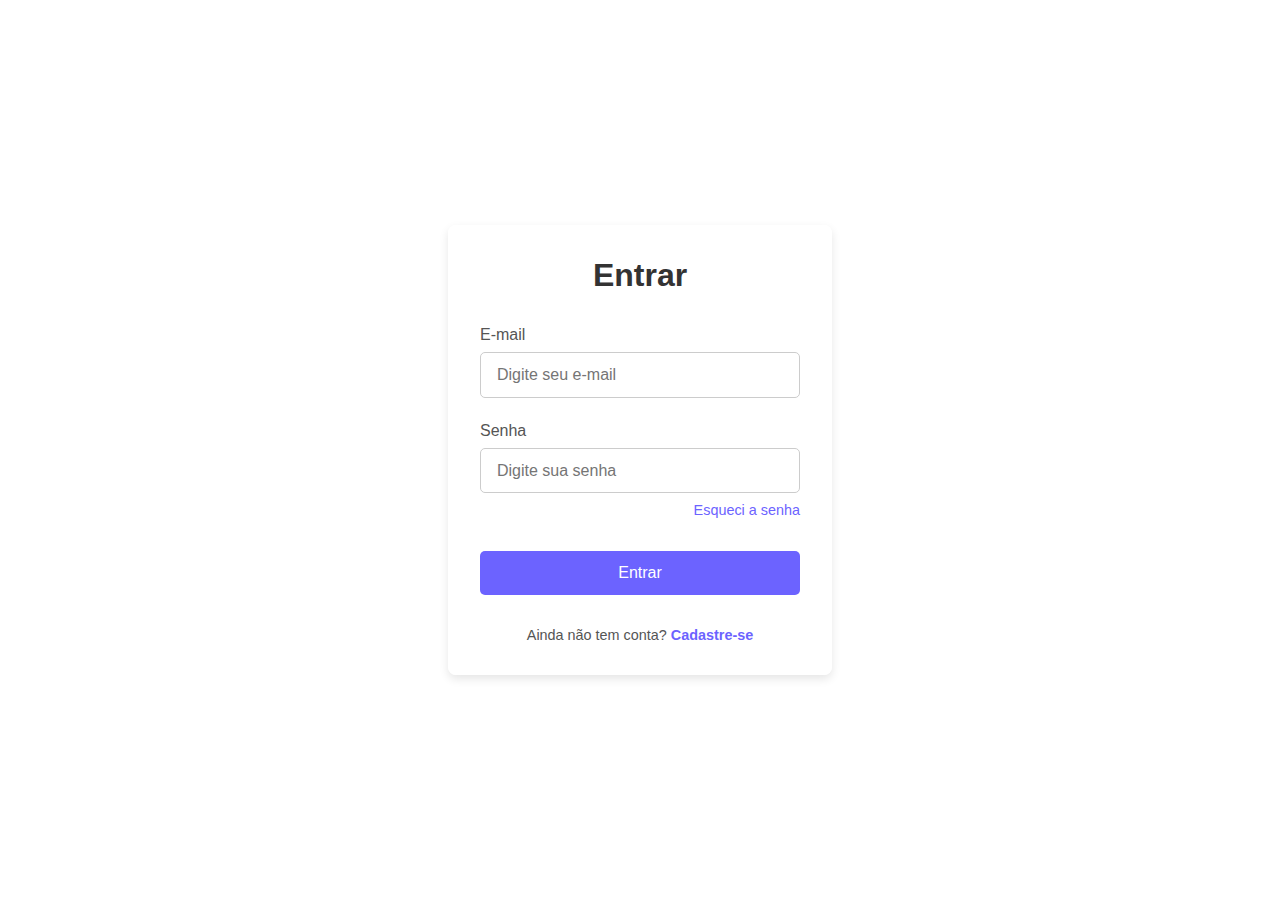
==== commit 1404cee1: "Inserindo link do site" ====
--- a/index.html
+++ b/index.html
@@ -1,3 +1,4 @@
+
 <!DOCTYPE html>
 <html lang="pt-br">
 
@@ -5,93 +6,55 @@
     <meta charset="UTF-8">
     <meta http-equiv="X-UA-Compatible" content="IE=edge">
     <meta name="viewport" content="width=device-width, initial-scale=1.0">
-    <link rel="stylesheet" href="assets/css/cadastro.css">
-    <title>Formulário</title>
+    <link rel="stylesheet" href="assets/css/login.css">
+    <title>Login</title>
 </head>
 
 <body>
-    <div class="container">
-        <div class="form-image">
-            <img src="https://upload.wikimedia.org/wikipedia/commons/thumb/8/86/Senac_logo.svg/2560px-Senac_logo.svg.png" alt="">
-        </div>
-        <div class="form">
-            <form action="#">
+    <div class="login-container">
+        <div class="login-form">
+            <form id="login-form">
                 <div class="form-header">
-                    <div class="title">
-                        <h1>Cadastre-se</h1>
-                    </div>
-                    <div class="login-button">
-                        <button><a href="login.html">Já possui uma conta? Faça login</a></button>
-                    </div>
+                    <h1>Entrar</h1>
                 </div>
 
                 <div class="input-group">
-                    <div class="input-box">
-                        <label for="firstname">Primeiro Nome</label>
-                        <input id="firstname" type="text" name="firstname" placeholder="Digite seu primeiro nome" required>
-                    </div>
-
-                    <div class="input-box">
-                        <label for="lastname">Sobrenome</label>
-                        <input id="lastname" type="text" name="lastname" placeholder="Digite seu sobrenome" required>
-                    </div>
                     <div class="input-box">
                         <label for="email">E-mail</label>
                         <input id="email" type="email" name="email" placeholder="Digite seu e-mail" required>
                     </div>
 
                     <div class="input-box">
-                        <label for="number">Celular</label>
-                        <input id="number" type="tel" name="number" placeholder="(xx) xxxx-xxxx" required>
-                    </div>
-
-                    <div class="input-box">
                         <label for="password">Senha</label>
                         <input id="password" type="password" name="password" placeholder="Digite sua senha" required>
                     </div>
-
-
-                    <div class="input-box">
-                        <label for="confirmPassword">Confirme sua Senha</label>
-                        <input id="confirmPassword" type="password" name="confirmPassword" placeholder="Digite sua senha novamente" required>
-                    </div>
-
                 </div>
 
-                <div class="gender-inputs">
-                    <div class="gender-title">
-                        <h6>Gênero</h6>
-                    </div>
-
-                    <div class="gender-group">
-                        <div class="gender-input">
-                            <input id="female" type="radio" name="gender">
-                            <label for="female">Feminino</label>
-                        </div>
-
-                        <div class="gender-input">
-                            <input id="male" type="radio" name="gender">
-                            <label for="male">Masculino</label>
-                        </div>
-
-                        <div class="gender-input">
-                            <input id="others" type="radio" name="gender">
-                            <label for="others">Outros</label>
-                        </div>
-
-                        <div class="gender-input">
-                            <input id="none" type="radio" name="gender">
-                            <label for="none">Prefiro não dizer</label>
-                        </div>
-                    </div>
+                <div class="forgot-password">
+                    <a href="#">Esqueci a senha</a>
                 </div>
 
                 <div class="continue-button">
-                    <button><a href="login.html">Cadastrar</a> </button>
+                    <button type="button" onclick="window.location.href='file:C:/Users/Junior/Downloads/Salao-de-Beleza/site.html';">
+                        Entrar
+                    </button>
+                </div>
+                
+
+                <div class="signup-link">
+                    <p>Ainda não tem conta? <a href="cadastro.html">Cadastre-se</a></p>
                 </div>
             </form>
         </div>
     </div>
+
+    <script>
+        // Evento de envio do formulário
+        document.getElementById('login-form').addEventListener('submit', function (e) {
+            e.preventDefault(); // Impede o comportamento padrão
+            window.location.href = 'file:///C:/Users/Junior/Downloads/Salao-de-Beleza-main/index.html'; // Redireciona para a nova página
+        });
+    </script>
 </body>
 
 </html>
--- a/assets/css/login.css
+++ b/assets/css/login.css
@@ -0,0 +1,121 @@
+
+* {
+    padding: 0;
+    margin: 0;
+    box-sizing: border-box;
+    font-family: 'Inter', sans-serif;
+}
+
+/* Corpo */
+body {
+    width: 100%;
+    height: 100vh;
+    display: flex;
+    justify-content: center;
+    align-items: center;
+    background: url('https://thumbs.dreamstime.com/b/conceito-de-sal%C3%A3o-beleza-padr%C3%A3o-dos-acess%C3%B3rios-do-cabeleireiro-no-fundo-bege-espa%C3%A7o-c%C3%B3pia-quadro-topo-plano-175363103.jpg') no-repeat center center fixed;
+    background-size: cover;
+}
+
+/* Container Principal */
+.login-container {
+    width: 30%;
+    padding: 2rem;
+    background-color: rgba(255, 255, 255, 0.9); /* Fundo branco com transparência */
+    box-shadow: 0 4px 10px rgba(0, 0, 0, 0.1);
+    border-radius: 8px;
+}
+
+/* Cabeçalho do Formulário */
+.form-header {
+    text-align: center;
+    margin-bottom: 2rem;
+}
+
+.form-header h1 {
+    font-size: 2rem;
+    color: #333;
+}
+
+/* Grupo de Inputs */
+.input-group {
+    display: flex;
+    flex-direction: column;
+    gap: 1.5rem;
+}
+
+.input-box label {
+    font-size: 1rem;
+    color: #555;
+    margin-bottom: 0.5rem;
+    display: block;
+}
+
+.input-box input {
+    width: 100%;
+    padding: 0.8rem 1rem;
+    border: 1px solid #ccc;
+    border-radius: 5px;
+    font-size: 1rem;
+}
+
+/* Link Esqueci a Senha */
+.forgot-password {
+    text-align: right;
+    margin-top: 0.5rem;
+}
+
+.forgot-password a {
+    text-decoration: none;
+    color: #6c63ff;
+    font-size: 0.9rem;
+}
+
+.forgot-password a:hover {
+    text-decoration: underline;
+}
+
+/* Botão Entrar */
+.continue-button {
+    margin-top: 2rem;
+}
+
+.continue-button button {
+    width: 100%;
+    padding: 0.8rem;
+    background-color: #6c63ff;
+    color: #fff;
+    font-size: 1rem;
+    border: none;
+    border-radius: 5px;
+    cursor: pointer;
+}
+
+.continue-button button:hover {
+    background-color: #5548c8;
+}
+
+/* Link para Cadastro */
+.signup-link {
+    text-align: center;
+    margin-top: 2rem;
+    font-size: 0.9rem;
+    color: #555;
+}
+
+.signup-link a {
+    color: #6c63ff;
+    text-decoration: none;
+    font-weight: bold;
+}
+
+.signup-link a:hover {
+    text-decoration: underline;
+}
+
+/* Responsividade */
+@media screen and (max-width: 768px) {
+    .login-container {
+        width: 90%;
+    }
+}
